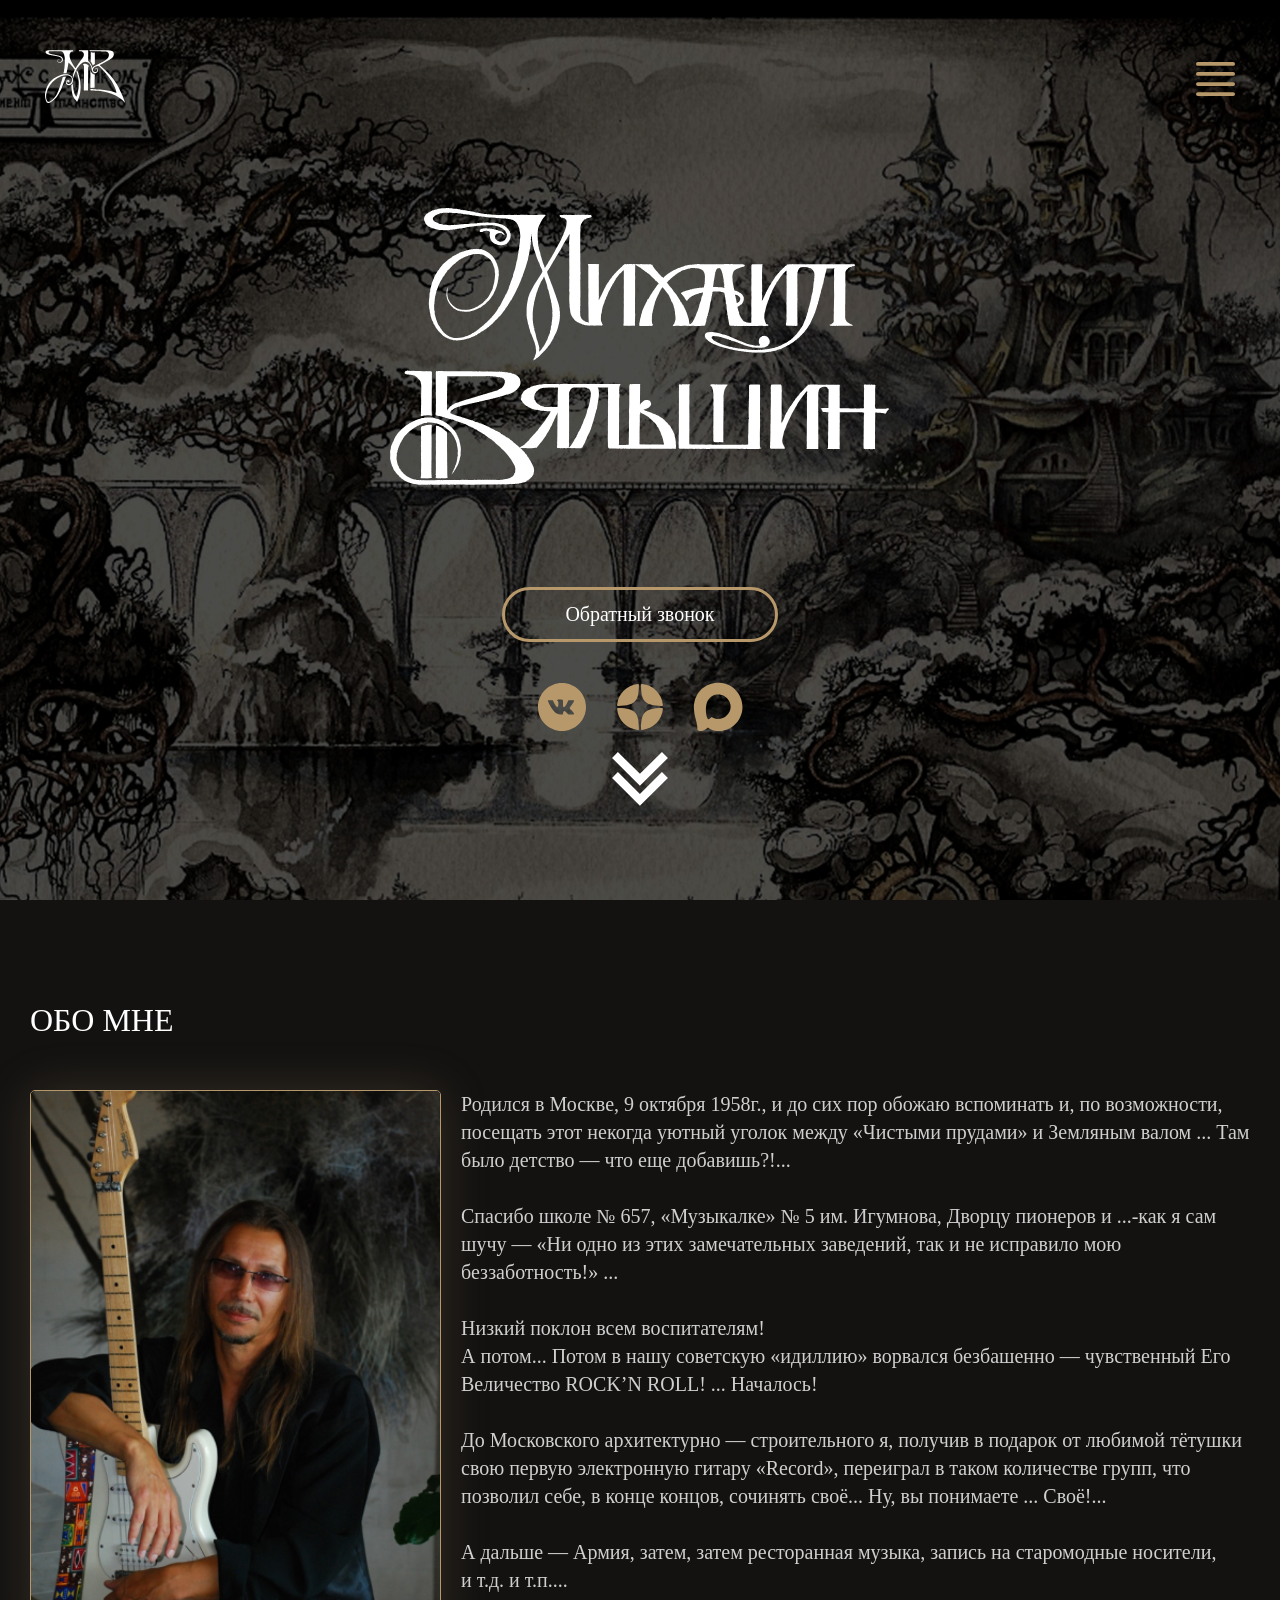
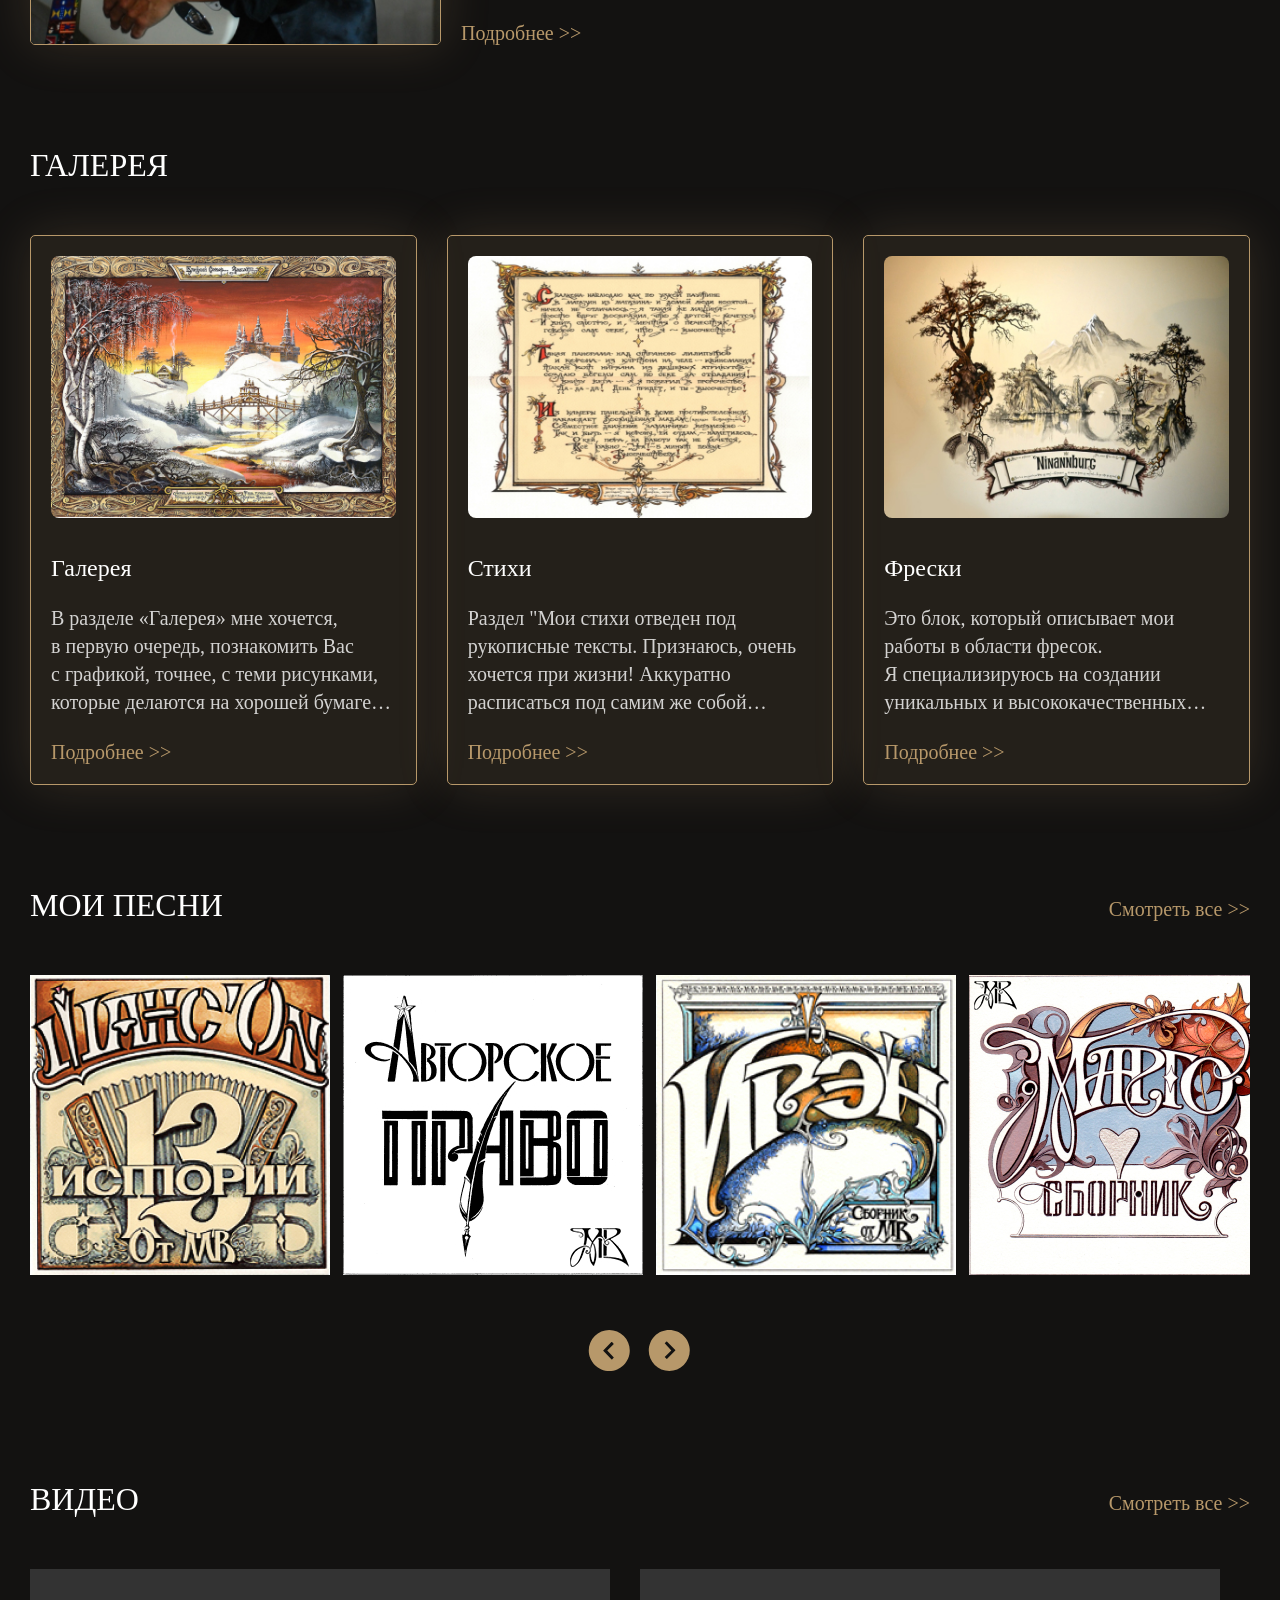
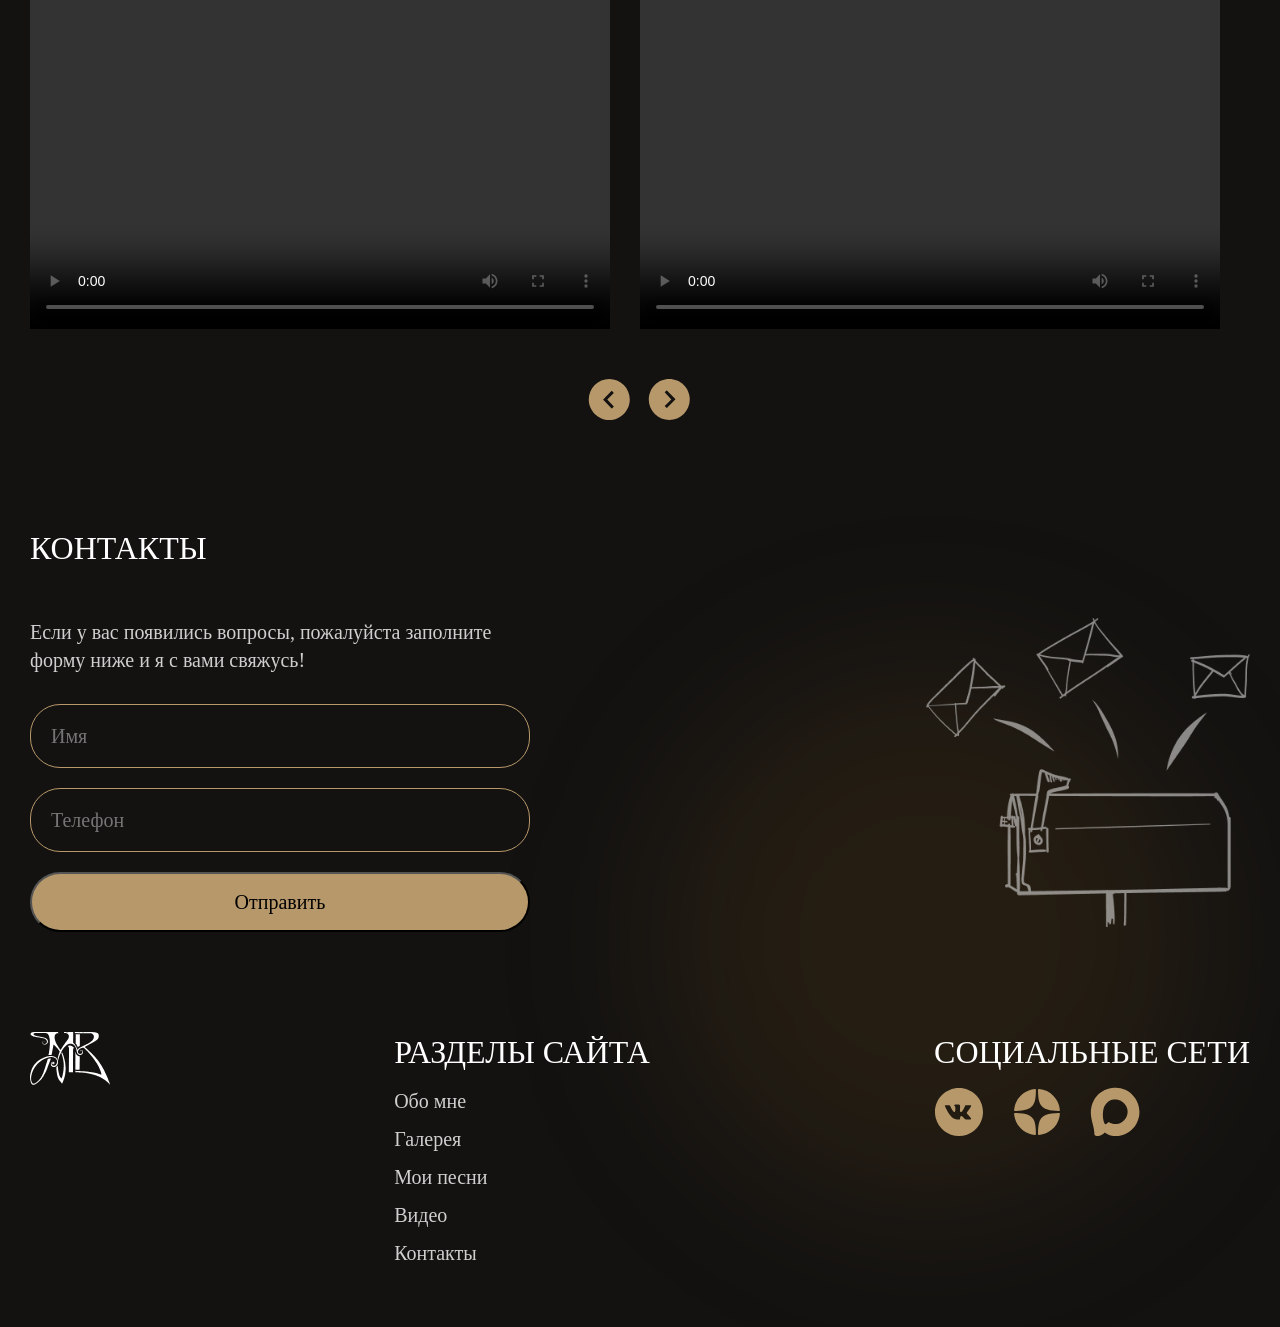
==== index.html @ a27be13e "справляет ошибочную центровку бургер меню" ====
<!DOCTYPE html>
<html lang="en">

<head>
  <meta charset="UTF-8">
  <meta name="viewport" content="width=device-width, initial-scale=1.0">
  <title>main</title>
  <link rel="stylesheet" href="css/normalize.css">
  <link rel="stylesheet" href="css/style.css">
  <script defer src="js/scrypt.js"></script>
  <script defer src="js/main.js"></script>
</head>

<body>
  <div class="menu">
    <div class="menu__cont">
      <div class="menu__top-wrap">
        <a class="header__logo-link" href="index.html">
          <img class="header__logo" src="img/logo.svg" alt="Логотип компании">
        </a>
        <div class="menu__closed"></div>
      </div>
    </div>

    <ul class="menu-style">
      <li class="main-text white-text-animation">
        <a href="about.html" class="footer__menu-link">Обо мне</a>
      </li>
      <li class="main-text white-text-animation">
        <a href="gallery.html" class="footer__menu-link">Галерея</a>
      </li>
      <li class="main-text white-text-animation">
        <a href="songs.html" class="footer__menu-link">Мои песни</a>
      </li>
      <li class="main-text white-text-animation">
        <a href="video.html" class="footer__menu-link">Видео</a>
      </li>
      <li class="main-text white-text-animation">
        <a href="contackt.html" class="footer__menu-link">Контакты</a>
      </li>
    </ul>

    <ul class="social-button">
      <li class="social-button-list">
        <a class="social-button-link" href="https://vk.ru/club35013292" aria-label="ВКонтакте" target="_blank">
          <svg class="btn-social icon-animation" viewBox="0 0 50 50">
            <use href="sprites.svg#vk"></use>
          </svg>
        </a>
      </li>
      <li class="social-button-list">
        <a class="social-button-link" href="https://dzen.ru/id/64ad271313ff8216f10c7faf" aria-label="Дзен"
          target="_blank">
          <svg class="btn-social icon-animation" viewBox="0 0 50 50">
            <use href="sprites.svg#dzen"></use>
          </svg>
        </a>
      </li>
      <li class="social-button-list">
        <a class="social-button-link"
          href="https://max.ru/u/f9LHodD0cOLLGyQmQoLq6-svdly1-G2yXFyvW3MHEe_JWJzoySJHfmygBRc"
          aria-label="Написать в MAX" target="_blank">
          <svg class="btn-social icon-animation" viewBox="0 0 50 50">
            <use href="sprites.svg#max"></use>
          </svg>
        </a>
      </li>
    </ul>

  </div>

  <header class="header">
    <div class="header__slider-wrapper">
      <div class="slider">
        <!-- Контейнер для фоновых изображений -->
        <div class="slider__background">
          <div class="slide slide-1"></div>
          <div class="slide slide-2"></div>
          <div class="slide slide-3"></div>
          <div class="slide slide-4"></div>
          <div class="slide slide-5"></div>
          <div class="slide slide-6"></div>
          <div class="slide slide-7"></div>
        </div>
      </div>

      <!-- Контент, который должен оставаться видимым -->
      <div class="header__overlay container">
        <!-- Логотип и бургер внутри контейнера -->
        <div class="container header__top-container">
          <div class="header__top">
            <a class="header__logo-link" href="index.html">
              <img class="header__logo" src="img/logo.svg" alt="Логотип компании">
            </a>
            <button class="header__burger" aria-label="Открыть меню"></button>
          </div>
        </div>

        <img class="title-image" src="img/logo-big.svg">

        <div class="header__content container">
          <div class="header__content-social">
            <a href="contackt.html" class="btn-stroke" target="_blank">Обратный звонок</a>
            <ul class="social-button">
              <li class="social-button-list">
                <a class="social-button-link" href="https://vk.ru/club35013292" aria-label="ВКонтакте" target="_blank">
                  <svg class="btn-social icon-animation" viewBox="0 0 50 50">
                    <use href="sprites.svg#vk"></use>
                  </svg>
                </a>
              </li>
              <li class="social-button-list">
                <a class="social-button-link" href="https://dzen.ru/id/64ad271313ff8216f10c7faf" aria-label="Дзен"
                  target="_blank">
                  <svg class="btn-social icon-animation" viewBox="0 0 50 50">
                    <use href="sprites.svg#dzen"></use>
                  </svg>
                </a>
              </li>
              <li class="social-button-list">
                <a class="social-button-link"
                  href="https://max.ru/u/f9LHodD0cOLLGyQmQoLq6-svdly1-G2yXFyvW3MHEe_JWJzoySJHfmygBRc"
                  aria-label="Написать в MAX" target="_blank">
                  <svg class="btn-social icon-animation" viewBox="0 0 50 50">
                    <use href="sprites.svg#max"></use>
                  </svg>
                </a>
              </li>
            </ul>
            <div class="header__arrow-wrap">
              <svg class="arrow-down" viewBox="0 0 56 54" width="56" height="54">
                <use href="sprites.svg#arrow-down"></use>
              </svg>
            </div>
          </div>
        </div>
      </div>
    </div>
  </header>

  <section class="about">
    <div class="container">
      <a class="title__link main-title__set" href="#" name="about">
        <h2 class="title-h2 white-text-animation">обо мне</h2>
      </a>

      <div class="about__content">
        <img src="img/mv-photo.jpg" class="about__photo gold-card-style"
          alt="Портрет художника Михаила Вяльшина: мужчина с длинными волосами и в тёмных очках позирует с белой электрогитарой; на грифе инструмента — яркие наклейки, на фоне — фактурная тёмно‑серая декорация и фрагмент зелёного растения справа">
        <div class="about__content-text">
          <p class="main-text">Родился в&nbsp;Москве, 9&nbsp;октября 1958г., и&nbsp;до&nbsp;сих пор обожаю
            вспоминать&nbsp;и, по&nbsp;возможности,
            посещать этот некогда уютный уголок между &laquo;Чистыми прудами&raquo; и&nbsp;Земляным валом ...
            Там было детство&nbsp;&mdash; что еще добавишь?!... <br> <br>

            Спасибо школе &#8470;&nbsp;657, &laquo;Музыкалке&raquo; &#8470;&nbsp;5&nbsp;им. Игумнова, Дворцу пионеров и
            ...-как я&nbsp;сам шучу&nbsp;&mdash; &laquo;Ни&nbsp;одно из&nbsp;этих
            замечательных заведений, так и&nbsp;не&nbsp;исправило мою беззаботность!&raquo; ... <br> <br>
            Низкий поклон всем воспитателям! <br>
            А&nbsp;потом... Потом в&nbsp;нашу советскую &laquo;идиллию&raquo; ворвался безбашенно&nbsp;&mdash;
            чувственный Его Величество ROCK&rsquo;N ROLL! ...
            Началось! <br> <br>

            До&nbsp;Московского архитектурно&nbsp;&mdash; строительного&nbsp;я, получив в&nbsp;подарок от&nbsp;любимой
            тётушки свою первую электронную
            гитару &laquo;Record&raquo;, переиграл в&nbsp;таком количестве групп, что позволил себе, в&nbsp;конце
            концов, сочинять своё... Ну,
            вы&nbsp;понимаете ... Своё!... <br> <br>
            А&nbsp;дальше&nbsp;&mdash; Армия, затем, затем ресторанная музыка, запись на&nbsp;старомодные носители,
            и&nbsp;т.д.&nbsp;и&nbsp;т.п....<br> <br></p>
          <a href="about.html" class="btn-more">Подробнее >></a>
        </div>
      </div>
    </div>
  </section>
  <section class="gallery">
    <div class="container">
      <a class="title__link main-title__set" href="gallery.html">
        <h2 class="title-h2 white-text-animation">галерея</h2>
      </a>
      <ul class="gallery__cards">
        <li class="gallery__card gold-card-style">
          <img src="img/gallery.jpg" class="gallery__card-img" alt="Галерея">
          <h3 class="title-h3 gallery__card-title">Галерея</h3>
          <p class="main-text gallery__card-text">В&nbsp;разделе &laquo;Галерея&raquo; мне хочется,
            в&nbsp;первую очередь, познакомить
            Вас с&nbsp;графикой, точнее, с&nbsp;теми рисунками, которые делаются на&nbsp;хорошей бумаге, в&nbsp;неплохом
            настроении, без суеты ...</p>
          <a href="gallery.html" class="btn-more">Подробнее >></a>
        </li>
        <li class="gallery__card gold-card-style">
          <img src="img/poems.jpg" class="gallery__card-img" alt="Сихи">
          <h3 class="title-h3 gallery__card-title">Стихи</h3>
          <p class="main-text gallery__card-text">Раздел &quot;Мои стихи отведен под рукописные тексты. Признаюсь, очень
            хочется при жизни! Аккуратно расписаться под самим&nbsp;же собой сочинёнными и&nbsp;таки исполненными
            собственными стихами</p>
          <a href="gallery.html" class="btn-more">Подробнее >></a>
        </li>
        <li class="gallery__card gold-card-style">
          <img src="img/frescoes.jpg" class="gallery__card-img" alt="Фрески">
          <h3 class="title-h3 gallery__card-title">Фрески</h3>
          <p class="main-text gallery__card-text">Это блок, который описывает мои работы в&nbsp;области фресок.
            Я&nbsp;специализируюсь на&nbsp;создании уникальных и&nbsp;высококачественных фресок для различных помещений
            и&nbsp;интерьеров.</p>
          <a href="gallery.html" class="btn-more">Подробнее >></a>
        </li>
      </ul>
    </div>
  </section>
  <section class="songs">
    <div class="container">
      <div class="title-top-cont">
        <a class="title__link main-title__set" href="songs.html">
          <h2 class="title-h2 white-text-animation">мои песни</h2>
        </a>
        <button class="title-link-more btn-more">Смотреть все >></button>
      </div>
      <ul class="songs__cards">
        <li class="songs__card">
          <a href="#" class="songs__card-link">
            <img class="songs__card-img" src="img/albom/13_stories.jpg" alt="13 Историй">
          </a>
        </li>

        <li class="songs__card">
          <a href="#" class="songs__card-link">
            <img class="songs__card-img" src="img/albom/austrian_law.jpg" alt="13 Историй">
          </a>
        </li>

        <li class="songs__card">
          <a href="#" class="songs__card-link">
            <img class="songs__card-img" src="img/albom/irene.jpg" alt="13 Историй">
          </a>
        </li>

        <li class="songs__card">
          <a href="#" class="songs__card-link">
            <img class="songs__card-img" src="img/albom/margot.jpg" alt="13 Историй">
          </a>
        </li>

        <li class="songs__card">
          <a href="#" class="songs__card-link">
            <img class="songs__card-img" src="img/albom/pawnshop.jpg" alt="13 Историй">
          </a>
        </li>

        <li class="songs__card">
          <a href="#" class="songs__card-link">
            <img class="songs__card-img" src="img/albom/prana.jpg" alt="13 Историй">
          </a>
        </li>

        <li class="songs__card">
          <a href="#" class="songs__card-link">
            <img class="songs__card-img" src="img/albom/shadow_on_guitar.jpg" alt="13 Историй">
          </a>
        </li>
      </ul>
      <div class="arrow-wrap">
        <button class="song-left">
          <svg class="icon-animation btn-arrow" viewBox="0 0 50 50">
            <use href="sprites.svg#arrow-left"></use>
          </svg>
        </button>
        <button class="song-right btn-arrow">
          <svg class="icon-animation btn-arrow" viewBox="0 0 50 50">
            <use href="sprites.svg#arrow-right"></use>
          </svg>
        </button>
      </div>
    </div>
  </section>

  <section class="video">
    <div class="container">
      <div class="title-top-cont">
        <a class="title-link main-title__set" href="video.html">
          <h2 class="title-h2 white-text-animation">видео</h2>
        </a>
        <button class="title-link-more btn-more">Смотреть все >></button>
      </div>
      <div class="video__cards">
        <div class="video__card video__card-size ">
          <div class="video__overlay">
            <div class="video__card-logo"></div>
            <p class="video__card-title">Чара</p>
          </div>
          <div class="video__card-filter"></div>
          <video class="video__card-size" controls src="video/chara.mp4"></video>

        </div>

        <div class="video__card video__card-size ">
          <div class="video__overlay">
            <div class="video__card-logo"></div>
            <p class="video__card-title">Дуреха</p>
          </div>
          <div class="video__card-filter"></div>
          <video class="video__card-size" controls src="video/dureha.mp4"></video>
        </div>

        <div class="video__card video__card-size ">
          <div class="video__overlay">
            <div class="video__card-logo"></div>
            <p class="video__card-title">Нинэль</p>
          </div>
          <div class="video__card-filter"></div>
          <video class="video__card-size" controls src="video/ninel.mp4"></video>
        </div>

        <div class="video__card video__card-size ">
          <div class="video__overlay">
            <div class="video__card-logo"></div>
            <p class="video__card-title">Нас двое</p>
          </div>
          <div class="video__card-filter"></div>
          <video class="video__card-size" controls src="video/nas_dvoe.mp4"></video>
        </div>

        <div class="video__card video__card-size ">
          <div class="video__overlay">
            <div class="video__card-logo"></div>
            <p class="video__card-title">Контриммиграция</p>
          </div>
          <div class="video__card-filter"></div>
          <video class="video__card-size" controls src="video/kontrimigraciya.mp4"></video>
        </div>

        <div class="video__card video__card-size ">
          <div class="video__overlay">
            <div class="video__card-logo"></div>
            <p class="video__card-title">В светлой юности своей</p>
          </div>
          <div class="video__card-filter"></div>
          <video class="video__card-size" controls src="video/v_svetloy_unosti_svoei.mp4"></video>
        </div>

        <div class="video__card video__card-size ">
          <div class="video__overlay">
            <div class="video__card-logo"></div>
            <p class="video__card-title">Вечер опять...</p>
          </div>
          <div class="video__card-filter"></div>
          <video class="video__card-size" controls src="video/vecher_opyat.mp4"></video>
        </div>

        <div class="video__card video__card-size ">
          <div class="video__overlay">
            <div class="video__card-logo"></div>
            <p class="video__card-title">Заколдованный круг</p>
          </div>
          <div class="video__card-filter"></div>
          <video class="video__card-size" controls src="video/zakluchitelni_krug.mp4"></video>
        </div>

        <div class="video__card video__card-size ">
          <div class="video__overlay">
            <div class="video__card-logo"></div>
            <p class="video__card-title">Романс</p>
          </div>
          <div class="video__card-filter"></div>
          <video class="video__card-size" controls src="video/romans.mp4"></video>
        </div>

        <div class="video__card video__card-size ">
          <div class="video__overlay">
            <div class="video__card-logo"></div>
            <p class="video__card-title">Рабочий момент 1</p>
          </div>
          <div class="video__card-filter"></div>
          <video class="video__card-size" controls src="video/rabochi_moment_1.mp4"></video>
        </div>

        <div class="video__card video__card-size ">
          <div class="video__overlay">
            <div class="video__card-logo"></div>
            <p class="video__card-title">Рабочий момент</p>
          </div>
          <div class="video__card-filter"></div>
          <video class="video__card-size" controls src="video/rabochi_moment.mp4"></video>
        </div>

        <div class="video__card video__card-size ">
          <div class="video__overlay">
            <div class="video__card-logo"></div>
            <p class="video__card-title">Гаражная "гастроль". Пьеса</p>
          </div>
          <div class="video__card-filter"></div>
          <video class="video__card-size" controls src="video/garajnaya_gastrol_pesa.mp4"></video>
        </div>

        <div class="video__card video__card-size ">
          <div class="video__overlay">
            <div class="video__card-logo"></div>
            <p class="video__card-title">Гаражная гастроль. Кантри.</p>
          </div>
          <div class="video__card-filter"></div>
          <video class="video__card-size" controls src="video/garajnaya_gatrol_kantri.mp4"></video>
        </div>

        <div class="video__card video__card-size ">
          <div class="video__overlay">
            <div class="video__card-logo"></div>
            <p class="video__card-title">Фонари зажглись...</p>
          </div>
          <div class="video__card-filter"></div>
          <video class="video__card-size" controls src="video/fonari_zajglis.mp4"></video>
        </div>

        <div class="video__card video__card-size ">
          <div class="video__overlay">
            <div class="video__card-logo"></div>
            <p class="video__card-title">Париж</p>
          </div>
          <div class="video__card-filter"></div>
          <video class="video__card-size" controls src="video/parij.mp4"></video>
        </div>

        <div class="video__card video__card-size ">
          <div class="video__overlay">
            <div class="video__card-logo"></div>
            <p class="video__card-title">Песня-подарок “Нива” для л</p>
          </div>
          <div class="video__card-filter"></div>
          <video class="video__card-size" controls src="video/pesnya_podarok_dlya_l.mp4"></video>
        </div>

        <div class="video__card video__card-size ">
          <div class="video__overlay">
            <div class="video__card-logo"></div>
            <p class="video__card-title">Песня-подарок для лагеря “Нива”, Геленджик</p>
          </div>
          <div class="video__card-filter"></div>
          <video class="video__card-size" controls src="video/pesya-podarok_dlya_lagerya_noiva.mp4"></video>
        </div>

        <div class="video__card video__card-size ">
          <div class="video__overlay">
            <div class="video__card-logo"></div>
            <p class="video__card-title">Разрядка напряжённости. Шутка.</p>
          </div>
          <div class="video__card-filter"></div>
          <video class="video__card-size" controls src="video/razryadka-naprajonnosti.mp4"></video>
        </div>

      </div>
      <div class="arrow-wrap">
        <button class="video-left">
          <svg class="icon-animation btn-arrow" viewBox="0 0 50 50">
            <use href="sprites.svg#arrow-left"></use>
          </svg>
        </button>
        <button class="video-right btn-arrow">
          <svg class="icon-animation btn-arrow" viewBox="0 0 50 50">
            <use href="sprites.svg#arrow-right"></use>
          </svg>
        </button>
      </div>
    </div>
  </section>
  <section class="contakt">
    <div class="container">
      <div class="title-top-cont">
        <a class="title-link" href="contackt.html">
          <h2 class="title-h2 contakt__title white-text-animation">контакты</h2>
        </a>
      </div>
      <div class="contact__set-wrap">
        <div class="contact__form-wrap">
          <p class="main-text contact__text">Если у вас появились вопросы, пожалуйста заполните форму ниже и я с вами
            свяжусь!</p>
          <form class="contakt__form">
            <input class="contakt__input" type="text" placeholder="Имя" required>
            <input class="contakt__input" type="number" placeholder="Телефон" required>
            <button class="contakt__submint btn-fill animate__fill-btn" type="submit">Отправить</button>
          </form>
        </div>
        <div class="mail-img"></div>
      </div>
    </div>
  </section>
  <footer class="footer">
    <div class="container">
      <div class="footer__items">
        <div class="footer__left">
          <a href="/" class="footer__left-link">
            <div class="footer__left-logo"></div>
          </a>
        </div>
        <div class="footer__center">
          <h2 class="title-h2 footer__title">РАЗДЕЛЫ САЙТА</h2>
          <ul class="footer-menu menu-style">
            <a href="about.html" class="footer__menu-link">
              <li class="main-text menu-style footer__menu-text white-text-animation">Обо мне</li>
            </a>
            <a href="gallery.html" class="footer__menu-link">
              <li class="main-text menu-style footer__menu-text white-text-animation">Галерея</li>
            </a>
            <a href="songs.html" class="footer__menu-link">
              <li class="main-text menu-style footer__menu-text white-text-animation">Мои песни</li>
            </a>
            <a href="video.html" class="footer__menu-link">
              <li class="main-text menu-style footer__menu-text white-text-animation">Видео</li>
            </a>
            <a href="contackt.html" class="footer__menu-link">
              <li class="main-text menu-style footer__menu-text white-text-animation">Контакты</li>
            </a>
          </ul>
        </div>
        <div class="footer__right">
          <h2 class="title-h2 footer__title">СОЦИАЛЬНЫЕ СЕТИ</h2>
          <ul class="social-button">
            <li class="social-button-list">
              <a class="social-button-link" href="https://vk.ru/club35013292" aria-label="ВКонтакте" target="_blank">
                <svg class="btn-social icon-animation" viewBox="0 0 50 50">
                  <use href="sprites.svg#vk"></use>
                </svg>
              </a>
            </li>
            <li class="social-button-list">
              <a class="social-button-link" href="https://dzen.ru/id/64ad271313ff8216f10c7faf" aria-label="Дзен"
                target="_blank">
                <svg class="btn-social icon-animation" viewBox="0 0 50 50">
                  <use href="sprites.svg#dzen"></use>
                </svg>
              </a>
            </li>
            <li class="social-button-list">
              <a class="social-button-link"
                href="https://max.ru/u/f9LHodD0cOLLGyQmQoLq6-svdly1-G2yXFyvW3MHEe_JWJzoySJHfmygBRc"
                aria-label="Написать в MAX" target="_blank">
                <svg class="btn-social icon-animation" viewBox="0 0 50 50">
                  <use href="sprites.svg#max"></use>
                </svg>
              </a>
            </li>
          </ul>
        </div>
      </div>
    </div>
  </footer>
</body>

</html>
---- css/style.css ----
html {
    box-sizing: border-box;
}



* {
    box-sizing: border-box;
    margin: 0;
    padding: 0;
}

*,
*::before,
*::after {
    box-sizing: inherit;
}

a {
    color: inherit;
    text-decoration: none;
}

input {
    all: unset;
}

h2,
h1,
h3 {
    margin: 0;
}

button {
    margin: 0;
    padding: 0;
}

img {
    max-width: 100%;
    object-fit: fill;
    box-sizing: border-box;
    height: auto;

}

body {
    margin: 0;
    font-family: "IBM Plex Sans", sans-serif;
    background: var(--black, #131211);
    color: var(--white, #FFF);
}

p {
    margin: 0;
}

input[type="number"]::-webkit-inner-spin-button,
input[type="number"]::-webkit-outer-spin-button {
    -moz-appearance: none;
    /* Убираем стрелочки в Firefox */
    -webkit-appearance: none;
    /* Убираем стрелочки в Chrome, Safari и Edge */
    appearance: none;
    /* Убираем стрелочки в других браузерах */
    margin: 0;
    /* Убираем отступы */
}

textarea {
    font-family: inherit;
    font-size: 100%;
    line-height: 1.15;
    margin: 0;
    overflow: auto;
}

textarea {
    resize: none;
    /* Запрещаем изменять размер */
}

/* global */

.header__container {
    padding: 0 15px;
    margin: 0 auto;
    display: flex;
    flex-direction: column;
    height: 80%;
    justify-content: space-between;

}

.container {
    width: 1290px;
    max-width: 100%;
    /* чтобы на мобильных не вылезало за экран */
    margin: 0 auto;
    /* центрирует сам контейнер */
    padding: 0 30px;
    box-sizing: border-box;
    display: flex;
    flex-direction: column;
}

.btn-stroke {
    border-radius: 30px;
    border: 3px solid var(--gold, #B7986A);
    padding: 13px 60px;
    background-color: transparent;
    color: #FFF;
    font-family: "IBM Plex Sans";
    font-size: 20px;
    font-style: normal;
    font-weight: 400;
    line-height: normal;
    transition: 0.8s;
}

.title-h2 {
    color: #FFF;

    /* H2 */
    font-family: "IBM Plex Sans";
    font-size: 32px;
    font-style: normal;
    font-weight: 500;
    line-height: 40px;
    /* 125% */
    text-transform: uppercase;
}

.title-h3 {
    color: var(--white, #FFF);
    font-family: "IBM Plex Sans";
    font-size: 24px;
    font-style: normal;
    font-weight: 500;
    line-height: 32px;
    text-transform: capitalize;
}

.main-text {
    color: var(--white-text, rgba(255, 255, 255, 0.80));
    font-family: "IBM Plex Sans";
    font-size: 20px;
    font-style: normal;
    font-weight: 400;
    line-height: 28px;
}

.menu-style,
.social-button,
.songs__cards,
.gallery__cards {
    list-style: none;
    padding: 0;
    margin: 0;
}

.btn-more {
    color: var(--gold, #B7986A);
    font-family: "IBM Plex Sans";
    font-size: 20px;
    font-style: normal;
    font-weight: 400;
    line-height: normal;
    background-color: transparent;
    border: none;
    cursor: pointer;
    transition: 0.8s;
}

.title__link {
    cursor: pointer;
    display: inline-block;
}

.main-title__set {
    margin-bottom: 50px;
}

.gold-card-style {
    border-radius: 5px;
    border: 1px solid #B7986A;
    background: rgba(183, 152, 106, 0.10);
    box-shadow: 0px 0px 50px 0px rgba(183, 152, 106, 0.20);
}

.btn-arrow {
    width: 45px;
    height: 45px;
    background-color: transparent;
    border: none;
    cursor: pointer;
    transition: 0.8s;
}

.song-left,
.video-left {
    background-color: inherit;
    border: none;
}

.btn-fill {
    border-radius: 30px;
    background: #B7986A;
    display: flex;
    justify-content: center;
    align-items: center;
    transition: 0.8s;
}

/* animation */

.btn-stroke:hover {
    background: #E9B870;
    box-shadow: 0px 0px 50px 20px rgba(233, 184, 112, 0.20);

}

.animate__fill-btn:hover {
    background: #E9B870;
    box-shadow: 0px 0px 50px 10px;
}

.animate__fill-btn:focus {

    border: 5px solid #E9B870;
    background: #B7986A;
}

.icon-animation {
    fill: #B7986A;
    transition: 0.8s;
}

.icon-animation:hover {
    filter: drop-shadow(0px 0px 50px rgba(233, 184, 112, 0.20));
    fill: #E9B870;
}

.menu__closed:hover {
    width: 13px;
    height: 14px;
}

.btn-more:hover {
    color: #E9B870;
}

.white-text-animation {
    transition: 0.8s;
    cursor: pointer;
}

.white-text-animation:hover {
    color: #E9B870;
}

/*слайдер в шапке */

.slide-1 {
    background-image: url("../img/slider-header/slide-1.jpg");
}

.slide-2 {
    background-image: url("../img/slider-header/slide-2.jpg");
}

.slide-3 {
    background-image: url("../img/slider-header/slide-3.jpg");
}

.slide-4 {
    background-image: url("../img/slider-header/slide-4.jpg");
}

.slide-5 {
    background-image: url("../img/slider-header/slide-5.jpg");
}

.slide-6 {
    background-image: url("../img/slider-header/slide-6.jpg");
}

.slide-7 {
    background-image: url("../img/slider-header/slide-7.jpg");
}

.header__top-container {
    position: relative;
    z-index: 3;
    /* Выше слайдов, но ниже контента */
}

/* Обёртка для абсолютного позиционирования */
.header__slider-wrapper {
    position: relative;
    width: 100%;
    height: 100vh;
    /* Полная высота экрана */
    overflow: hidden;
}

.header__burger {
    width: 40px;
    height: 34px;
    background: url('../img/burger.svg') center/contain no-repeat;
    border: none;
    cursor: pointer;
    background-color: transparent;
}

.header__overlay {
    position: relative;
    z-index: 2;
    display: flex;
    flex-direction: column;
    justify-content: space-between;
    height: 94%;
    padding: 20px 0;
    box-sizing: border-box;
    padding-top: 50px;
}

.header__slider {
    position: absolute;
    top: 0;
    left: 0;
    width: 100%;
    height: 100%;
}



.slider__background {
    position: absolute;
    top: 0;
    left: 0;
    width: 100%;
    height: 100%;
}

.slider__background::before {
    content: '';
    position: absolute;
    top: 0;
    left: 0;
    width: 100%;
    height: 100%;
    background-color: rgba(0, 0, 0, 0.7);
    z-index: 1;
}

.slide {
    position: absolute;
    top: 0;
    left: 0;
    width: 100%;
    height: 100%;
    background-size: cover;
    background-position: center;
    opacity: 0;
    transition: opacity 1s ease;
    pointer-events: none;
    /* Чтобы не мешали кликам */
}

.slide.active {
    opacity: 1;
}

.header__content {

    position: relative;
    z-index: 4;
    /* Выше лого/бургера */
    padding: 0 15px;
    box-sizing: border-box;

}

.header__container {
    position: relative;
    z-index: 3;
    padding: 0 15px;
    margin: 0 auto;
    display: flex;
    flex-direction: column;
}


/* header */

.title-image {
    width: 500px;
    margin: 0 auto;

}

.header {
    position: relative;
    width: 100%;
    /* Чтобы слайды не вылазили */
    z-index: 2;
    /* Выше слайдера */
    margin-bottom: 100px;
}

.menu {
    position: fixed;
    top: 5px;
    left: 5px;
    width: 250px;
    height: 100vh;
    background: #231F1A;
    border: 1px solid var(--gold, #B7986A);
    box-shadow: 0px 0px 50px 0px rgba(183, 152, 106, 0.20);
    padding: 20px;
    z-index: 10;
    /* Выше контента */
    transition: left 0.8s ease;
}

.header__content-social {
    display: flex;
    flex-direction: column;
    align-items: center;
    gap: 40px;
    text-align: center;
}

.arrow-down {
    display: block;
    width: 56px;
    height: 54px;
    fill: white;
    /* Явно задаём цвет */
    stroke: none;
    /* Убираем обводку */
}

.header__arrow-wrap {
    position: relative;
    bottom: 20px;
    z-index: 4;
}


.menu {
    position: relative;
    transform: translateX(-220%);
    /* Скрытое состояние */
    transition: transform 0.3s ease;
    /* Плавный переход */
    z-index: 3;
    /* Чтобы оно было поверх других элементов */
    width: 250px;
    height: 507px;
    position: absolute;
    border-radius: 5px;
    border: 1px solid #B7986A;
    box-shadow: 0px 0px 50px 0px rgba(183, 152, 106, 0.20);
    background: #231F1A;
    padding: 20px;
    display: flex;
    flex-direction: column;
    justify-content: space-between;
    transition: transform 0.8s ease;
    /* Плавный переход */
}

.menu.active {
    transform: translateX(0);
    /* Показать меню */
}

.menu__top-wrap {
    display: flex;
    justify-content: space-between;
}

.menu__closed {
    background-image: url("../img/closed.svg");
    background-position: center;
    background-repeat: no-repeat;
    background-size: cover;
    width: 12px;
    height: 14px;
    cursor: pointer;
    transition: 0.5s;
}

.slider {
    position: absolute;
    top: 0;
    left: 0;
    width: 100%;
    height: 100%;
    display: flex;
    overflow: hidden;
}

.header__top {
    display: flex;
    justify-content: space-between;
    align-items: center;
    padding: 0 15px;
    width: 100%;
}

.btn-social {
    background-color: transparent;
    width: 100%;
    height: 100%;
    border: transparent;
    cursor: pointer;
}

.header__logo {
    width: 80px;
    height: 53px;

}

/* about */


.about {
    margin-bottom: 100px;
}

.about__photo {
    object-fit: cover;
}

.about__content {
    display: flex;
    gap: 20px;
}

/* gallery */

.gallery__cards {
    display: flex;
    gap: 30px;
}

.gallery__card {
    width: 410px;
    padding: 20px;
}

.gallery__card-img {
    border-radius: 5px;
    margin-bottom: 30px;
    max-width: none;
}

.gallery__card-title {
    margin-bottom: 20px;
}

.gallery__card-text {
    margin-bottom: 25px;
    overflow: hidden;
    display: -webkit-box;
    -webkit-box-orient: vertical;
    -webkit-line-clamp: 4;
}

/* my songs */

.title-top-cont {
    display: flex;
    flex-direction: row;
    align-items: baseline;
    justify-content: space-between;
}

.songs__cards {
    display: flex;
    overflow: hidden;
    margin-bottom: 50px;
    gap: 13px;
}

.songs__card-img {
    min-width: 300px;
}

.arrow-wrap {
    display: flex;
    justify-content: center;
    gap: 15px;
}

/* video */
.video {
    margin-bottom: 100px;
}

.video__cards {
    display: flex;
    margin-bottom: 50px;
}

.video__card {
    position: relative;
    width: 630px;
}

.video__card:not(:last-child) {
    margin-right: 30px;
    overflow: hidden;
}

.video__card-size {
    width: 630px;
}

.video__card-logo {
    width: 193px;
    height: 127px;
    background-position: center;
    background-repeat: no-repeat;
    background-size: cover;
    background-image: url("../img/logo-video.svg");
    margin-bottom: 20px;
    display: block;
}

.video__card-title {
    color: var(--white, #FFF);
    text-align: center;
    font-family: "IBM Plex Sans";
    font-size: 32px;
    font-style: normal;
    font-weight: 500;
    line-height: 40px;
}

.video__overlay {
    position: absolute;
    top: 0;
    left: 0;
    width: 100%;
    height: 100%;
    background: rgba(0, 0, 0, 0.7);
    display: flex;
    flex-direction: column;
    justify-content: center;
    align-items: center;
    transition: opacity 0.4s ease;
}

.video__card:hover .video__overlay {
    opacity: 0;
    pointer-events: none;
}

.video__cards .video__card:nth-child(n+3) {
    display: none;
}

.video__card-size {


    object-fit: cover;
    /* Обрезаем видео, сохраняя пропорции */
    object-position: center;
    /* Центрируем видео */
    height: 360px;
    /* Добавляем максимальную высоту */
    overflow: hidden;
}

.video__card video {
    width: 100%;
    height: 100%;
    object-fit: cover;
    object-position: center;
}

/* Эффект при наведении */
.video__card:hover video {
    opacity: 1;
}

.video__card:hover .video__overlay {
    opacity: 0;
}

/* contakt */

.contakt {
    margin-bottom: 100px;
}

.contakt__title {
    margin-bottom: 50px;
}

.contact__text {
    margin-bottom: 30px;
    width: 100%;
}

.contact__form-wrap {
    width: 100%;
    max-width: 500px
}

.contakt__form {
    display: flex;
    flex-direction: column;
    /* Устанавливаем столбиковую ориентацию для формы */
    gap: 0px;
    /* Промежутки между элементами формы */
}

.contakt__input {
    padding-top: 17px;
    padding-bottom: 17px;
    padding-left: 20px;
    border-radius: 30px;
    border: 1px solid var(--gold, #B7986A);
    width: 100%;
    margin-bottom: 20px;
    color: #fffc;

    /* Text */
    font-family: "IBM Plex Sans";
    font-size: 20px;
    font-style: normal;
    font-weight: 400;
    line-height: 28px;
    /* 140% */
    box-sizing: border-box;
}


.contakt__submint {
    width: 100%;
    height: 60px;
    padding: 13px 116px;
    color: #000;

    /* Text */
    font-family: "IBM Plex Sans";
    font-size: 20px;
    font-style: normal;
    font-weight: 400;
    line-height: 28px;
    /* 140% */
}

.contact__set-wrap {
    display: flex;
    flex-direction: row;
    justify-content: space-between;
}

.btn-form {
    border-radius: 30px;
    border: 1px solid rgba(255, 255, 255, 0.20);
    color: #fffc;

    /* Text */
    font-family: "IBM Plex Sans";
    font-size: 20px;
    font-style: normal;
    font-weight: 400;
    line-height: 28px;

    padding: 17px 20px;
    width: 352px;
    margin-bottom: 30px;
}

.btn-form:not(:last-child) {
    margin-right: 30px;
}

.btn-form-area {
    border-radius: 30px;
    border: 1px solid rgba(255, 255, 255, 0.20);
    padding: 17px 20px;
    background-color: transparent;
    width: 100%;
    height: 150px;

    /* Text */
    font-family: "IBM Plex Sans";
    font-size: 20px;
    font-style: normal;
    font-weight: 400;
    line-height: 28px;
    /* 140% */
    margin-bottom: 50px;
    color: #000;
    /* 140% */
    color: #fffc;
}

.contakt-page-left {
    max-width: 849px;
}

.contakt-page__text {
    margin-bottom: 50px;
}

.contakt-page__left {
    max-width: 849px;
}

.contakt-page__left-up {
    display: flex;
    flex-wrap: wrap;
    flex-direction: row;
}

.mail-img {
    background-image: url("../img/mail.png");
    width: 324px;
    height: 309px;
    background-position: center;
    background-repeat: no-repeat;
    background-size: cover;
    position: relative;
    z-index: -1;
}

.mail-img::after {
    content: "";
    background-image: url("../img/flash.svg");
    width: 541px;
    height: 543px;
    flex-shrink: 0;
    position: absolute;
    border-radius: 543px;
    background: rgba(141, 96, 28, 0.15);
    mix-blend-mode: lighten;
    filter: blur(79px);
    top: 50px;
    right: 50px;

}

.contakt-page__wrap {
    display: flex;
    justify-content: space-between;
}

.contakt-page-right {
    position: relative;
}

.flash {
    border-radius: 440.183px;
    background: rgba(141, 96, 28, 0.15);
    mix-blend-mode: lighten;
    filter: blur(79px);
    width: 438.562px;
    height: 440.183px;
    flex-shrink: 0;
    position: absolute;
    top: 50px;
    right: 80px;
}

.btn-contact {
    width: 410px;
    padding: 13px 116px;
}

/* gallery */

.gallery-container {
    width: 90%;
    margin: 50px auto;
}

.gallery {
    display: grid;
    grid-template-columns: repeat(auto-fit, minmax(200px, 1fr));
    /* Уменьшили размер */
    gap: 20px;
    margin-bottom: 100px;
}

.gallery__link {
    display: block;
    text-decoration: none;
    overflow: hidden;
    position: relative;
    border-radius: 8px;

    /* Добавляем анимацию уменьшения */
    transform: scale(1);
    transition: transform 0.3s ease, box-shadow 0.3s ease;
}

.gallery img {
    width: 100%;
    height: auto;
    object-fit: cover;
    border-radius: 8px;

    /* Добавляем тень и анимацию */
    transition: transform 0.3s ease, filter 0.3s ease;
}

/* Уменьшаем размер миниатюр */
.gallery__link img {
    max-width: 200px;
    /* Новый размер */
    max-height: 200px;
    /* Новый размер */
}

/* Анимация при наведении */
.gallery__link:hover {
    transform: scale(0.95);
    /* Немного уменьшаем при наведении */
    box-shadow: 0 4px 8px rgba(0, 0, 0, 0.2);
}

.gallery__link:hover img {
    filter: brightness(1.1);
    /* Добавляем яркость */
    transform: scale(1.02);
    /* Немного увеличиваем изображение */
}

/* Стили для лайтбокса остаются без изменений */
/* Стили для лайтбокса */
.lightbox {
    position: fixed;
    top: 0;
    left: 0;
    width: 100%;
    height: 100%;
    background: rgba(0, 0, 0, 0.7);
    opacity: 0;
    pointer-events: none;
    transition: opacity 0.3s ease;
}

.lightbox.is-open {
    opacity: 1;
    pointer-events: auto;
}

.lightbox__content {
    position: absolute;
    top: 50%;
    left: 50%;
    transform: translate(-50%, -50%);
    max-width: 90%;
    max-height: 90%;
    transition: transform 0.4s ease;
}

.lightbox__image {
    width: 100%;
    height: auto;
    display: block;
    cursor: pointer;
}

/* footer */

.footer {
    margin-bottom: 50px;
    margin-top: 100px;
}

.footer__items {
    display: flex;
    justify-content: space-between;
    gap: 5rem;
    flex-wrap: wrap;
}

.footer__left-logo {
    width: 80px;
    height: 53px;
    background-position: center;
    background-repeat: no-repeat;
    background-size: cover;
    background-image: url("../img/logo-footer.svg");
    margin-bottom: 20px;
    cursor: pointer;
}

.footer__title {
    margin-bottom: 15px;
}

.footer__menu-text {
    margin-bottom: 10px;
}

.about-page {
    margin-bottom: 100px;
}

.about-page__wrap {
    display: flex;
    justify-content: space-between
}

.about-page__left {
    width: 849px;
}

.about-page__img {
    width: 410px;
}

.about-page__title {
    margin-bottom: 50px;
}

/* songs-page */
.songs {
    margin-bottom: 100px;
}

.songs-page__title {
    margin-bottom: 50px;
}

.songs-page__text {
    margin-bottom: 50px;
}

.albums {
    display: flex;
    flex-wrap: wrap;
    gap: 30px 10px;
}

.social-button {
    display: flex;
    text-decoration: none;
    gap: 28px;
    flex-wrap: wrap;
}

.social-button-list {}

.social-button-link {
    display: block;
    text-decoration: none;
    width: 50px;
    height: 50px;
}

/* gallery-page */

.gallery-page {
    margin-bottom: 100px;
}

.gallery-title {
    margin-bottom: 44px;
}

.gallery__tabs {
    margin-bottom: 50px;
    display: flex;
    justify-content: space-between;
}

.gallery__tab-button {
    width: 300px;
    height: 52px;
}

.gallery__tab-content {
    display: none;
}

.gallery__tab-content.active {
    display: block;
}


.gallery-columns {
    display: flex;
    flex-wrap: wrap;
    gap: 20px;
    /* расстояние между колонками */
    justify-content: center;
    padding: 20px 0;
}

.gallery-column {
    width: 23%;
    /* 4 колонки с небольшим зазором */
    display: flex;
    flex-direction: column;
    gap: 20px;
    /* расстояние между изображениями в колонке */
}

.gallery-column img {
    width: 100%;
    height: auto;
    object-fit: cover;
    border-radius: 8px;
    box-shadow: 0 2px 4px rgba(0, 0, 0, 0.1);
}

/* увеличение фото */

.image-overlay {
    position: fixed;
    top: 0;
    left: 0;
    width: 100%;
    height: 100%;
    background: rgba(0, 0, 0, 0.8);
    display: flex;
    justify-content: center;
    align-items: center;
    z-index: 9999;
    opacity: 0;
    pointer-events: none;
    transition: opacity 0.3s ease;
}

.image-overlay_visible {
    opacity: 1;
    pointer-events: auto;
}

.image-overlay__content {
    display: flex;
    flex-direction: column;
    align-items: center;
    position: relative;
    max-width: calc(100% - 40px);
    /* Отступы слева и справа */
    max-height: calc(100% - 40px);
    /* Отступы сверху и снизу */
    padding: 20px;
}

.image-overlay__close {
    position: absolute;
    top: 10px;
    right: 10px;
    background: white;
    border: none;
    padding: 10px;
    cursor: pointer;
    border-radius: 50%;

}

.image-overlay__image {
    width: auto;
    height: auto;
    object-fit: contain;
    border-radius: 8px;
    box-shadow: 0 4px 8px rgba(0, 0, 0, 0.3);
    transition: transform 0.3s ease;
    contain: size;
    margin: 20px;
}

.image-overlay__wrapper {
    width: 100%;
    height: 100%;
    display: flex;
    justify-content: center;
    align-items: center;
    padding: 40px;
    overflow: hidden;
}


/* аудио плеер */
.btn-audio {
    background: #222;
    color: #fff;
}


.audio-player {
    display: flex;
    flex-direction: column;
    gap: 10px;
    padding: 20px;
    background: #222;
    color: #fff;
    max-width: 700px;
    margin-bottom: 100px;
}

.album-cover img {
    width: 100%;
    border-radius: 8px;
}

.player-controls {
    display: flex;
    align-items: center;
    gap: 15px;
}

.control-btn {
    padding: 10px;
    background: #444;
    border: none;
    border-radius: 4px;
    cursor: pointer;
}

.progress-bar-container {
    flex: 1;
    margin: 0 15px;
}

.time-display {
    font-size: 0.9em;
}

.track-list ul {
    list-style: none;
    padding: 0;
}

.track-list li {
    padding: 8px 0;
    border-bottom: 1px solid #555;
    cursor: pointer;
}

.track-list li.active {
    background-color: #555;
}

.back-page-btn {
    align-self: center;
}

#current-track {
    margin-top: 10px;
    font-size: 0.9em;
}

#progress-bar {
    -webkit-appearance: none;
    /* Убираем стили по умолчанию в WebKit-браузерах */
    appearance: none;
    width: 100%;
    height: 10px;
    /* Настройте высоту по своему вкусу */
    border: none;
    background-color: #f0f0f0;
    /* Цвет фона (незаполненная часть) */
}

#progress-bar::-webkit-progress-bar {
    background-color: #f0f0f0;
}

#progress-bar::-webkit-progress-value {
    background-color: #B7986A;
    /* Жёлтый цвет заполненной части */
}

#progress-bar::-moz-progress-bar {
    background-color: #B7986A;
    /* Для Firefox */
}

/* album-page */
.album-page__info-block {
    display: flex;
    margin-bottom: 100px;
}

.album-page__img-album {
    margin-right: 140px;
}



/* Адаптивность */
@media (max-width: 1200px) {
    .gallery-column {
        width: 31%;
    }
}

@media (max-width: 992px) {
    .gallery-column {
        width: 48%;
    }

    .about__content {
        flex-wrap: wrap;
        justify-content: center;
    }

    .title__link {
        align-self: center;

    }

    .songs__cards {
        width: 86%;
        align-self: center;
    }

    .gallery__cards {
        flex-wrap: wrap;
        justify-content: center;
    }

    .gallery__card {
        width: 86%;
    }

    .title-link-more {
        display: none;
    }

    .title-top-cont {
        flex-direction: column;
        align-items: center;
    }

    .video__cards {
        justify-content: center;
    }

    .contact__set-wrap {
        flex-direction: column-reverse;
        align-items: center;
        gap: 70px;
    }

    .title-image {
        width: 400px;
    }

    .btn-stroke {
        padding: 12px 59px;
        font-size: 14px;
    }

    .social-button-link {
        width: 45px;
        height: 45px;
    }

    .arrow-down {
        width: 50px;
        height: 47px;
    }
}

@media (max-width: 871px) {
    .footer__items {
        display: flex;
        flex-direction: column;
        align-items: center;
    }

    .footer-menu {
        display: flex;
        flex-direction: column;
        align-items: center;
    }

    .footer__right {
        display: flex;
        flex-direction: column;
        align-items: center;
    }

    .title-image {
        width: 300px;
    }

    .social-button-link {
        width: 45px;
        height: 45px;
    }


    .btn-stroke {
        padding: 10px 57px;
        font-size: 14px;
    }

    .social-button-link {
        width: 42px;
        height: 42px;
    }

    .arrow-down {
        width: 47px;
        height: 45px;
    }


}




@media (max-width: 768px) {
    .title-image {
        width: 200px;
    }

    .container {

        padding: 0 15px;
    }

    .gallery__cards {
        flex-wrap: wrap;
        justify-content: center;
    }

    .video__card {
        width: 100%;
        margin-bottom: 20px;
    }

    .gallery-column {
        width: 100%;
    }

    .image-overlay__image {
        max-width: 95%;
        max-height: 95%;
        margin: 10px;
    }

    .image-overlay__wrapper {
        padding: 20px;
    }

    .header__top-container {
        padding: 0 10px;
        margin-top: 50px;
    }

    .header__top {
        padding: 0 10px;
    }

    .header__logo {
        
        width: 60px;
    }

    .header__content {
        padding: 0 10px;
    }

    .social-button-link {
        width: 40px;
        height: 40px;
    }


}

@media (max-width: 480px) {
    .header__top-container {
        padding: 0 8px;
    }


    .header__burger {
        width: 33px;
        height: 27px;
    }

    .header__top {
        padding: 0 8px;
    }

    .header__logo {
        width: 50px;
    }

    .btn-stroke {
        padding: 9px 42px;
        font-size: 14px;
    }

    .btn-social {
        width: 100%;
        height: 100%;
        pointer-events: none;
    }

    .arrow-down {
        width: 44px;
        height: 42px;
    }

    .social-button {
        gap: 17px;
    }

    .social-button-link {
        width: 35px;
        height: 35px;
    }
}
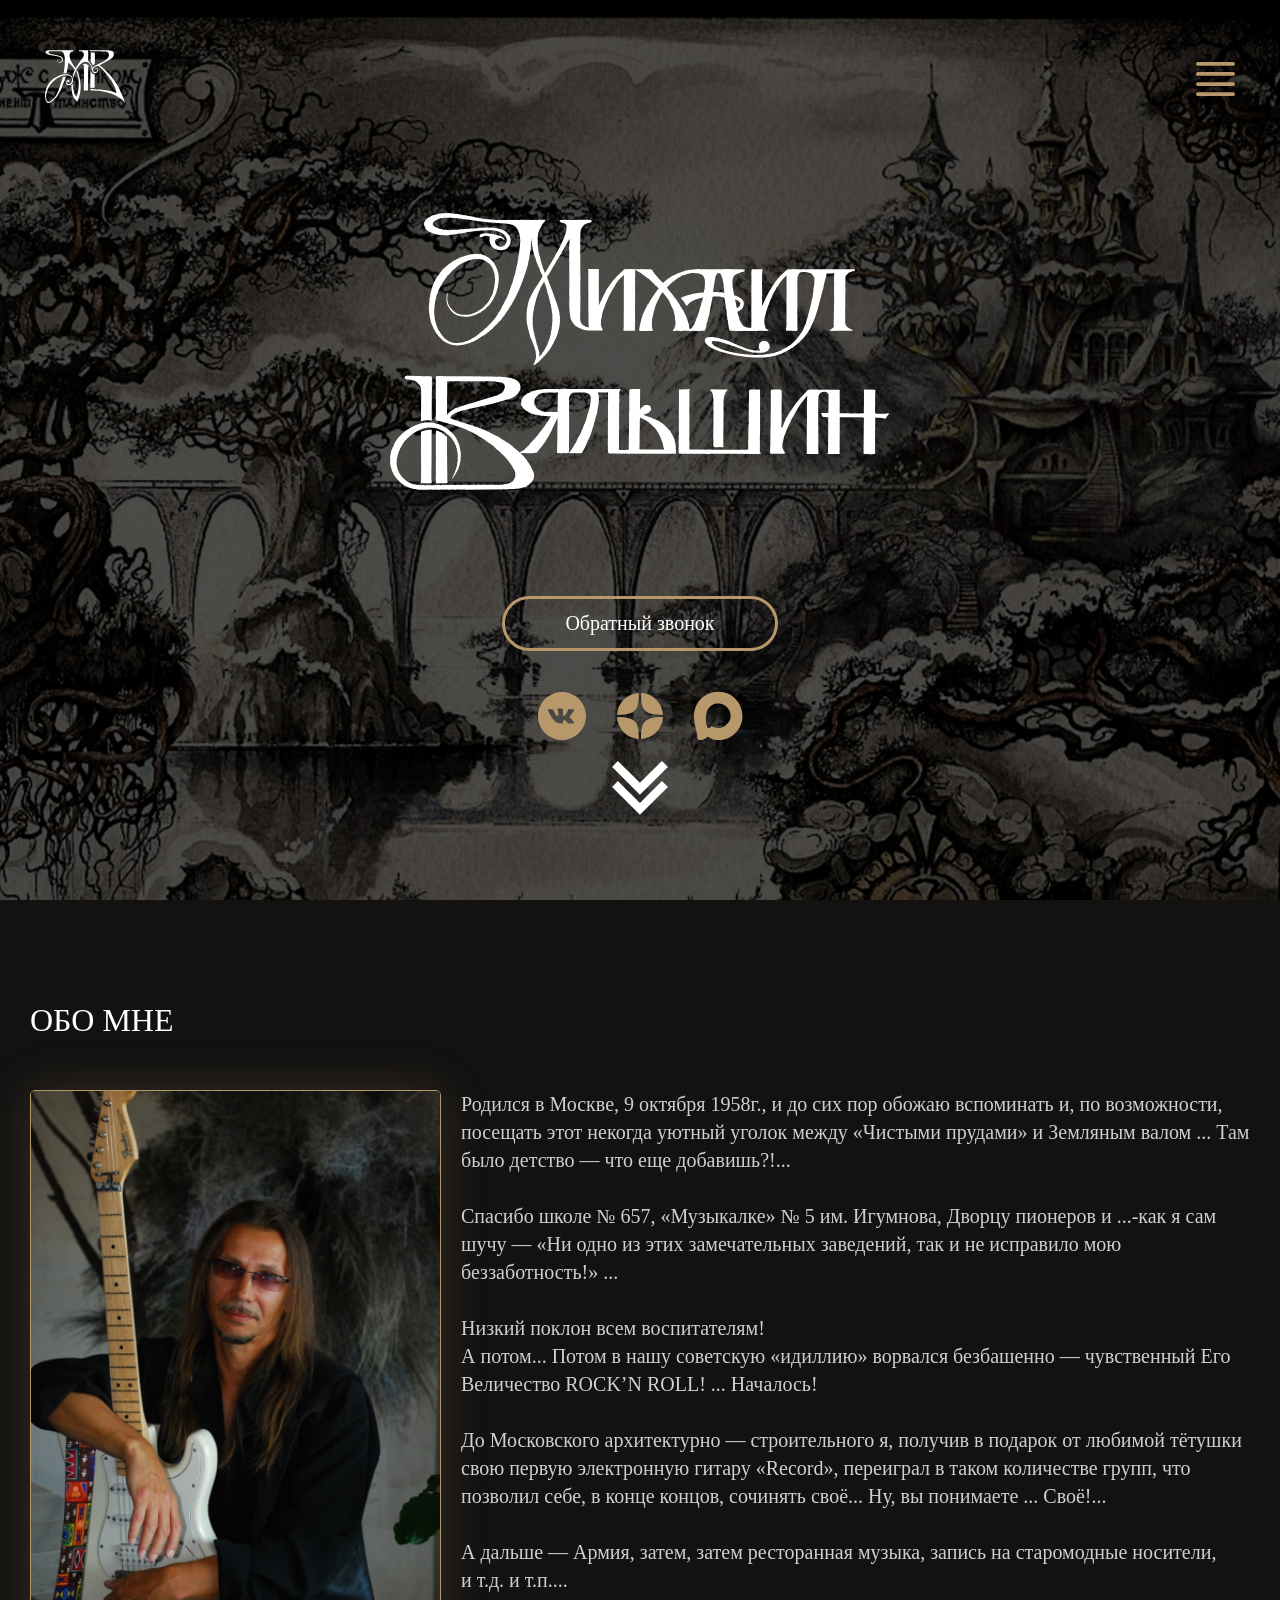
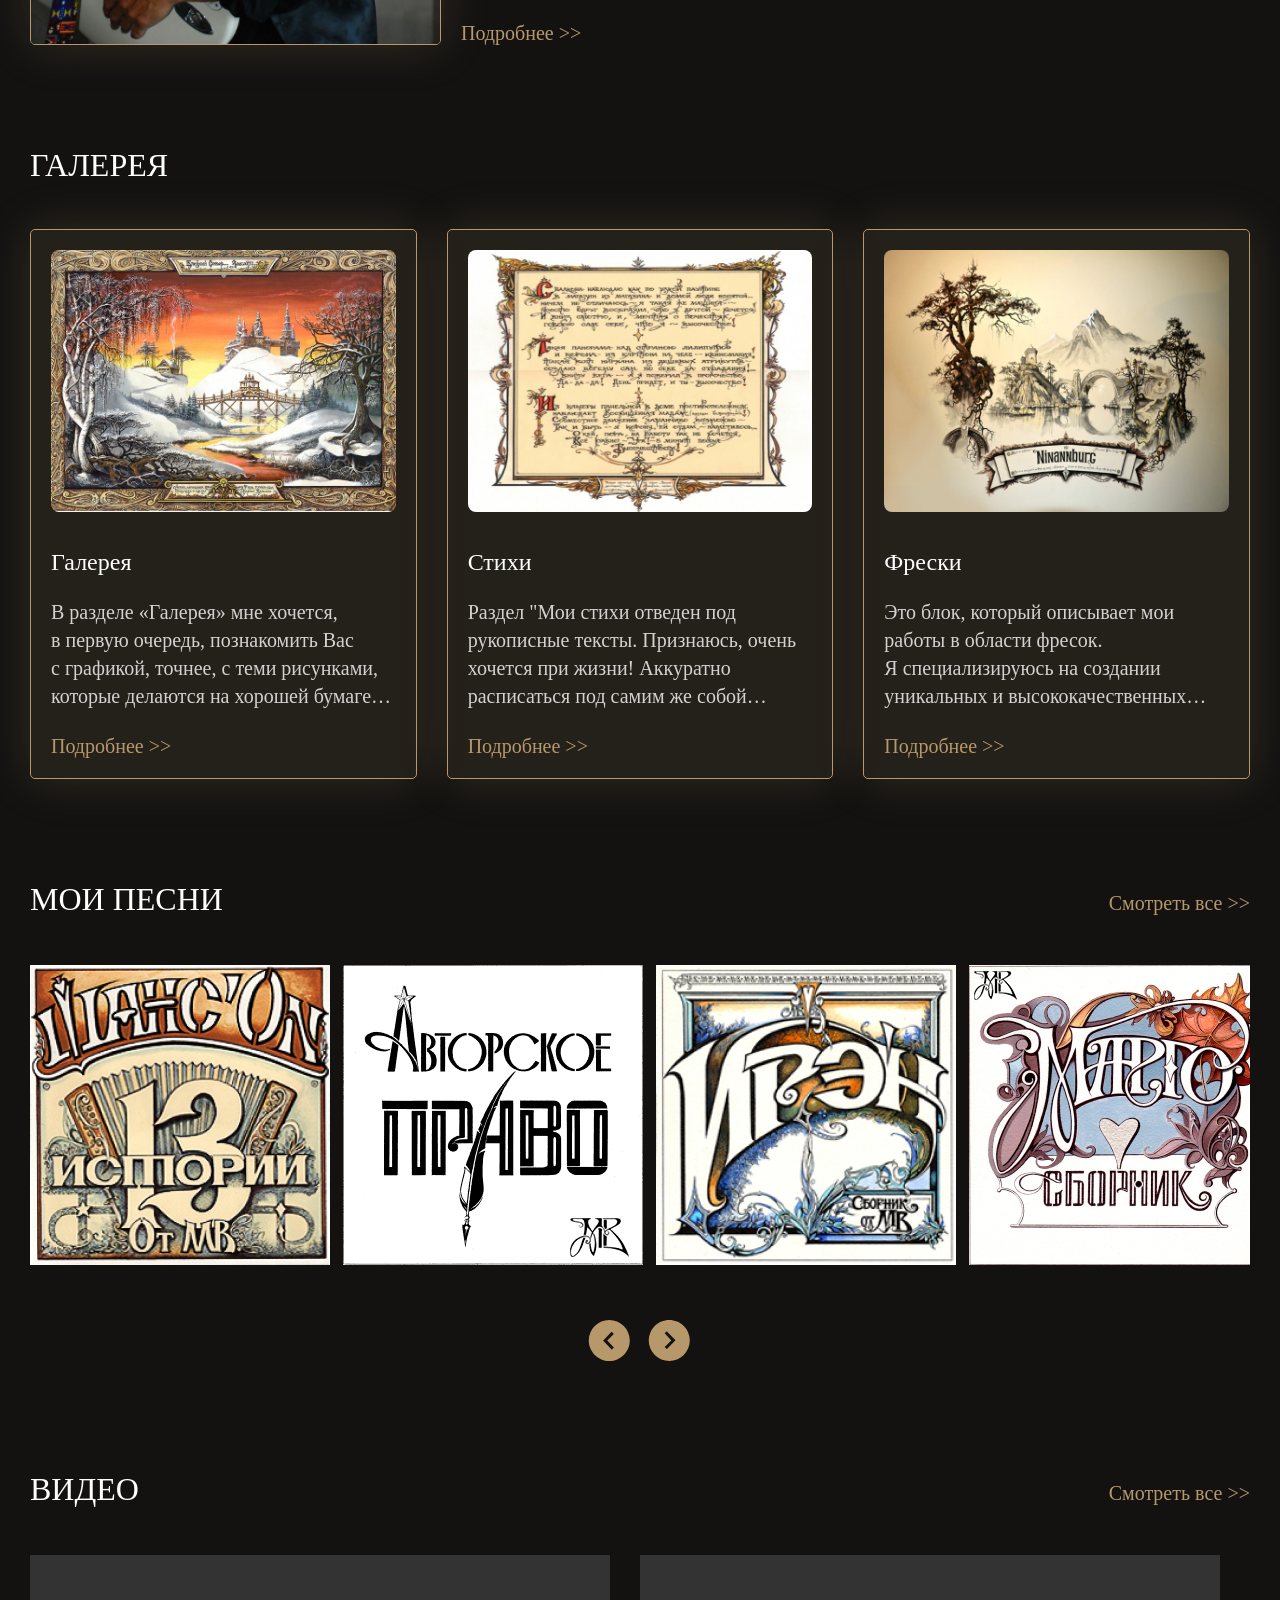
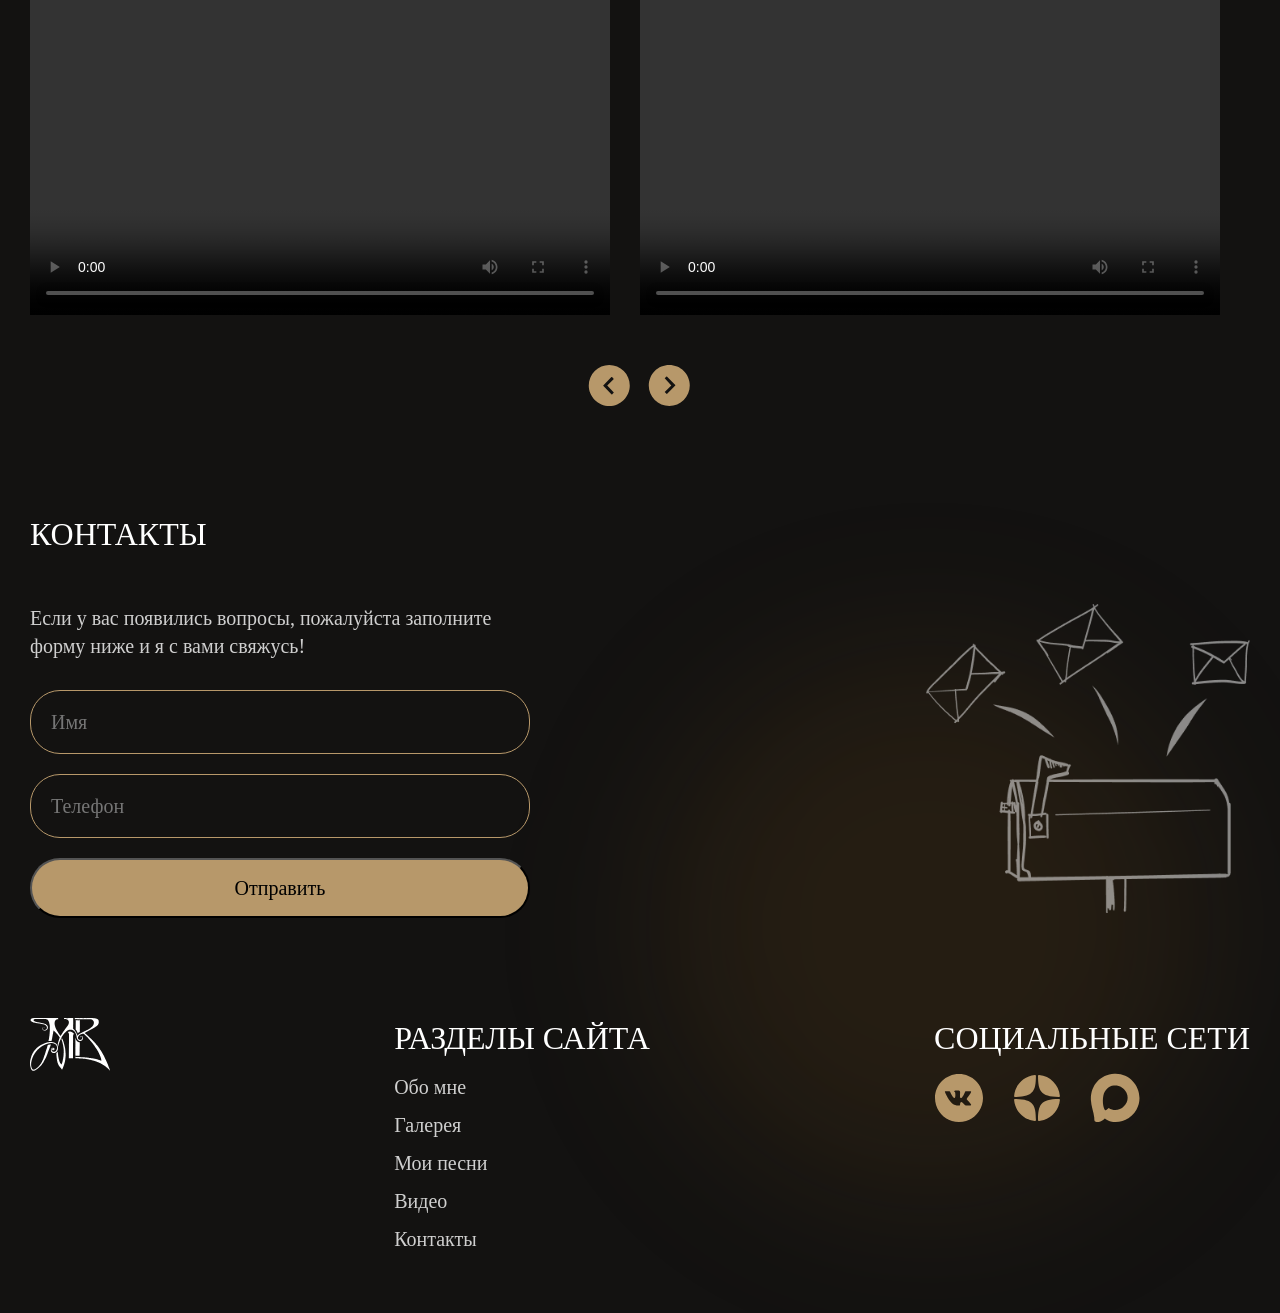
==== commit f567d4c6: "мелкие фиксы главной страницы" ====
--- a/index.html
+++ b/index.html
@@ -140,12 +140,12 @@
 
   <section class="about">
     <div class="container">
-      <a class="title__link main-title__set" href="#" name="about">
-        <h2 class="title-h2 white-text-animation">обо мне</h2>
-      </a>
+
+      <h2 class="about-title title-h2">обо мне</h2>
+
 
       <div class="about__content">
-        <img src="img/mv-photo.jpg" class="about__photo gold-card-style"
+        <img class="about__photo gold-card-style" src="img/mv-photo.jpg" 
           alt="Портрет художника Михаила Вяльшина: мужчина с длинными волосами и в тёмных очках позирует с белой электрогитарой; на грифе инструмента — яркие наклейки, на фоне — фактурная тёмно‑серая декорация и фрагмент зелёного растения справа">
         <div class="about__content-text">
           <p class="main-text">Родился в&nbsp;Москве, 9&nbsp;октября 1958г., и&nbsp;до&nbsp;сих пор обожаю
@@ -175,12 +175,12 @@
   </section>
   <section class="gallery">
     <div class="container">
-      <a class="title__link main-title__set" href="gallery.html">
-        <h2 class="title-h2 white-text-animation">галерея</h2>
-      </a>
+
+      <h2 class="gallery-title title-h2">галерея</h2>
+
       <ul class="gallery__cards">
         <li class="gallery__card gold-card-style">
-          <img src="img/gallery.jpg" class="gallery__card-img" alt="Галерея">
+          <img class="gallery__card-img" src="img/gallery.jpg" alt="Галерея">
           <h3 class="title-h3 gallery__card-title">Галерея</h3>
           <p class="main-text gallery__card-text">В&nbsp;разделе &laquo;Галерея&raquo; мне хочется,
             в&nbsp;первую очередь, познакомить
@@ -210,10 +210,11 @@
   <section class="songs">
     <div class="container">
       <div class="title-top-cont">
+
+        <h2 class="title-h2">мои песни</h2>
         <a class="title__link main-title__set" href="songs.html">
-          <h2 class="title-h2 white-text-animation">мои песни</h2>
-        </a>
-        <button class="title-link-more btn-more">Смотреть все >></button>
+          <span class="title-link-more btn-more">Смотреть все >></span>
+        </a>
       </div>
       <ul class="songs__cards">
         <li class="songs__card">
@@ -276,10 +277,12 @@
   <section class="video">
     <div class="container">
       <div class="title-top-cont">
+
+        <h2 class="title-h2">видео</h2>
+
         <a class="title-link main-title__set" href="video.html">
-          <h2 class="title-h2 white-text-animation">видео</h2>
-        </a>
-        <button class="title-link-more btn-more">Смотреть все >></button>
+          <span class="title-link-more btn-more">Смотреть все >></span>
+        </a>
       </div>
       <div class="video__cards">
         <div class="video__card video__card-size ">
--- a/css/style.css
+++ b/css/style.css
@@ -319,7 +319,7 @@
     display: flex;
     flex-direction: column;
     justify-content: space-between;
-    height: 94%;
+    height: 95%;
     padding: 20px 0;
     box-sizing: border-box;
     padding-top: 50px;
@@ -532,6 +532,10 @@
     margin-bottom: 100px;
 }
 
+.about-title {
+    margin-bottom: 50px;
+}
+
 .about__photo {
     object-fit: cover;
 }
@@ -1420,9 +1424,7 @@
 
 
 @media (max-width: 768px) {
-    .title-image {
-        width: 200px;
-    }
+
 
     .container {
 
@@ -1463,7 +1465,7 @@
     }
 
     .header__logo {
-        
+
         width: 60px;
     }
 
@@ -1476,10 +1478,19 @@
         height: 40px;
     }
 
+    .header__top-container {
+        margin-top: 30px;
+    }
+
 
 }
 
 @media (max-width: 480px) {
+
+    .title-image {
+        width: 200px;
+    }
+
     .header__top-container {
         padding: 0 8px;
     }
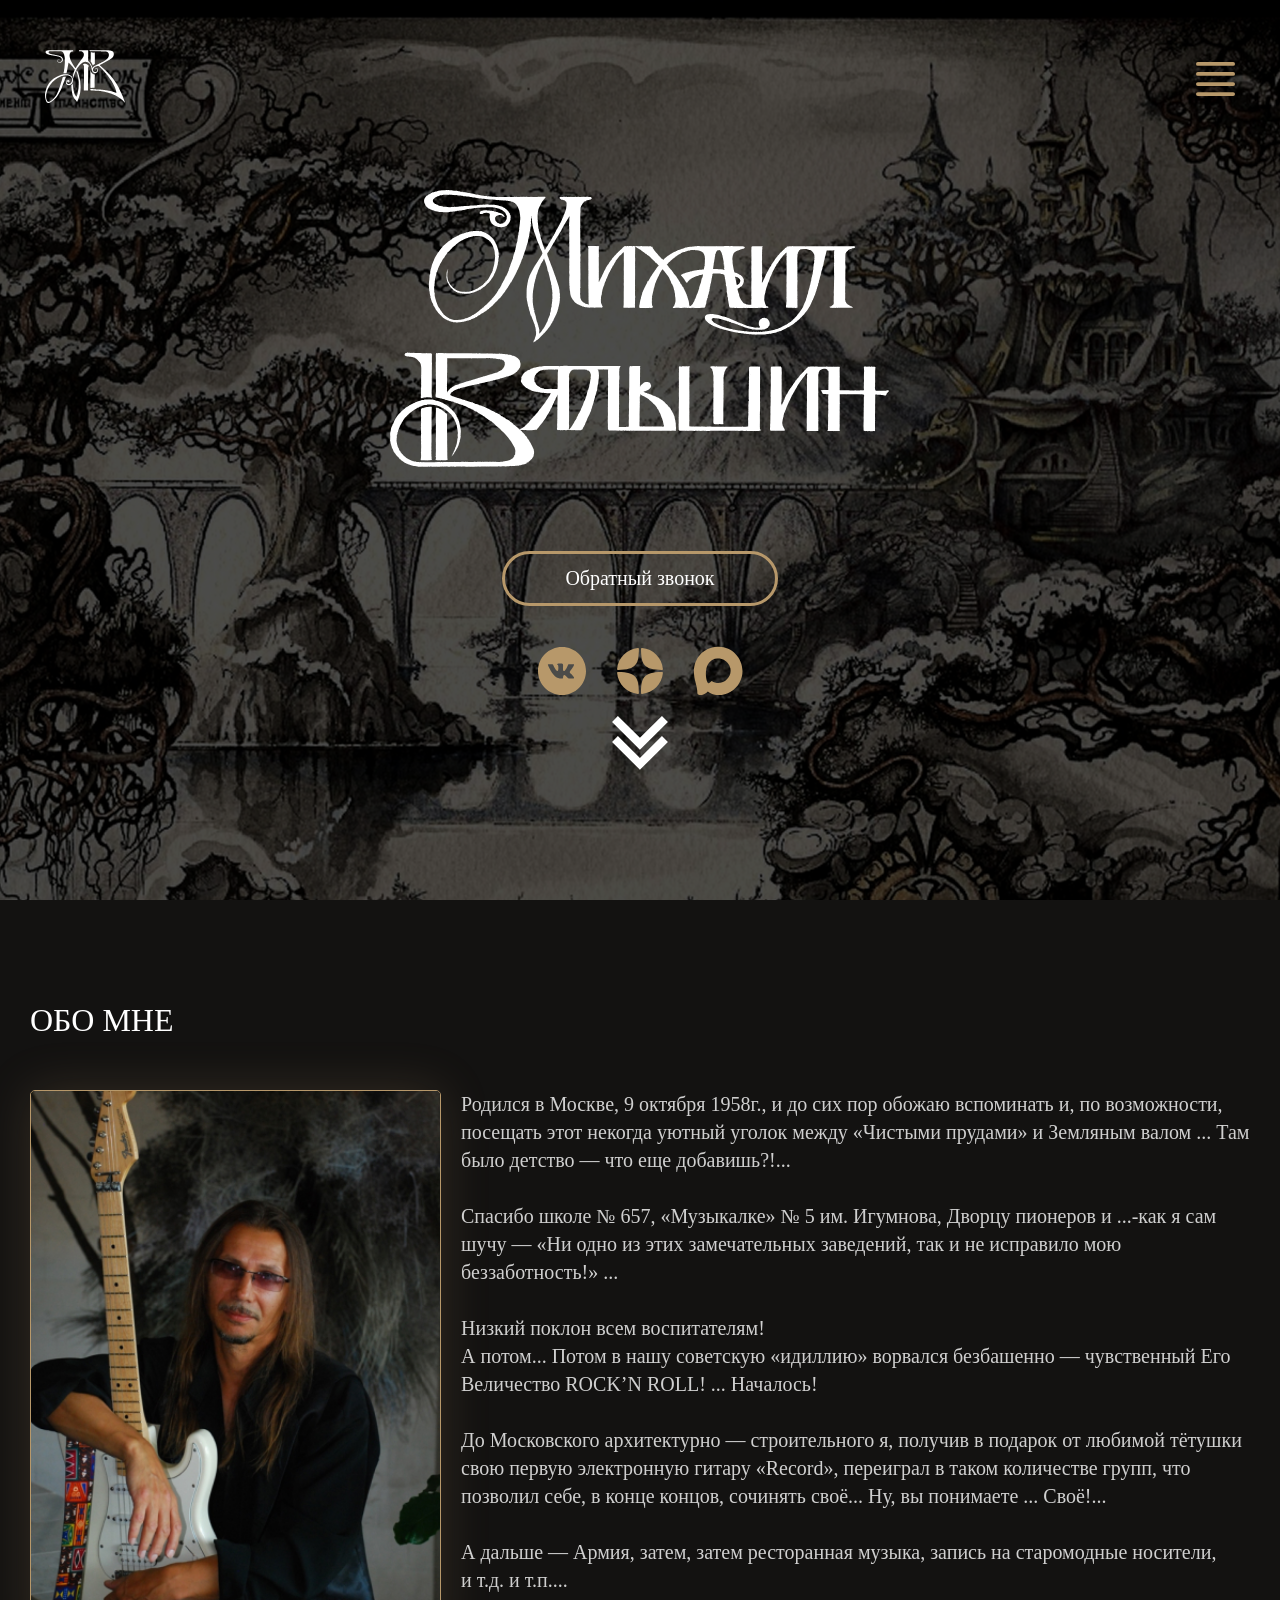
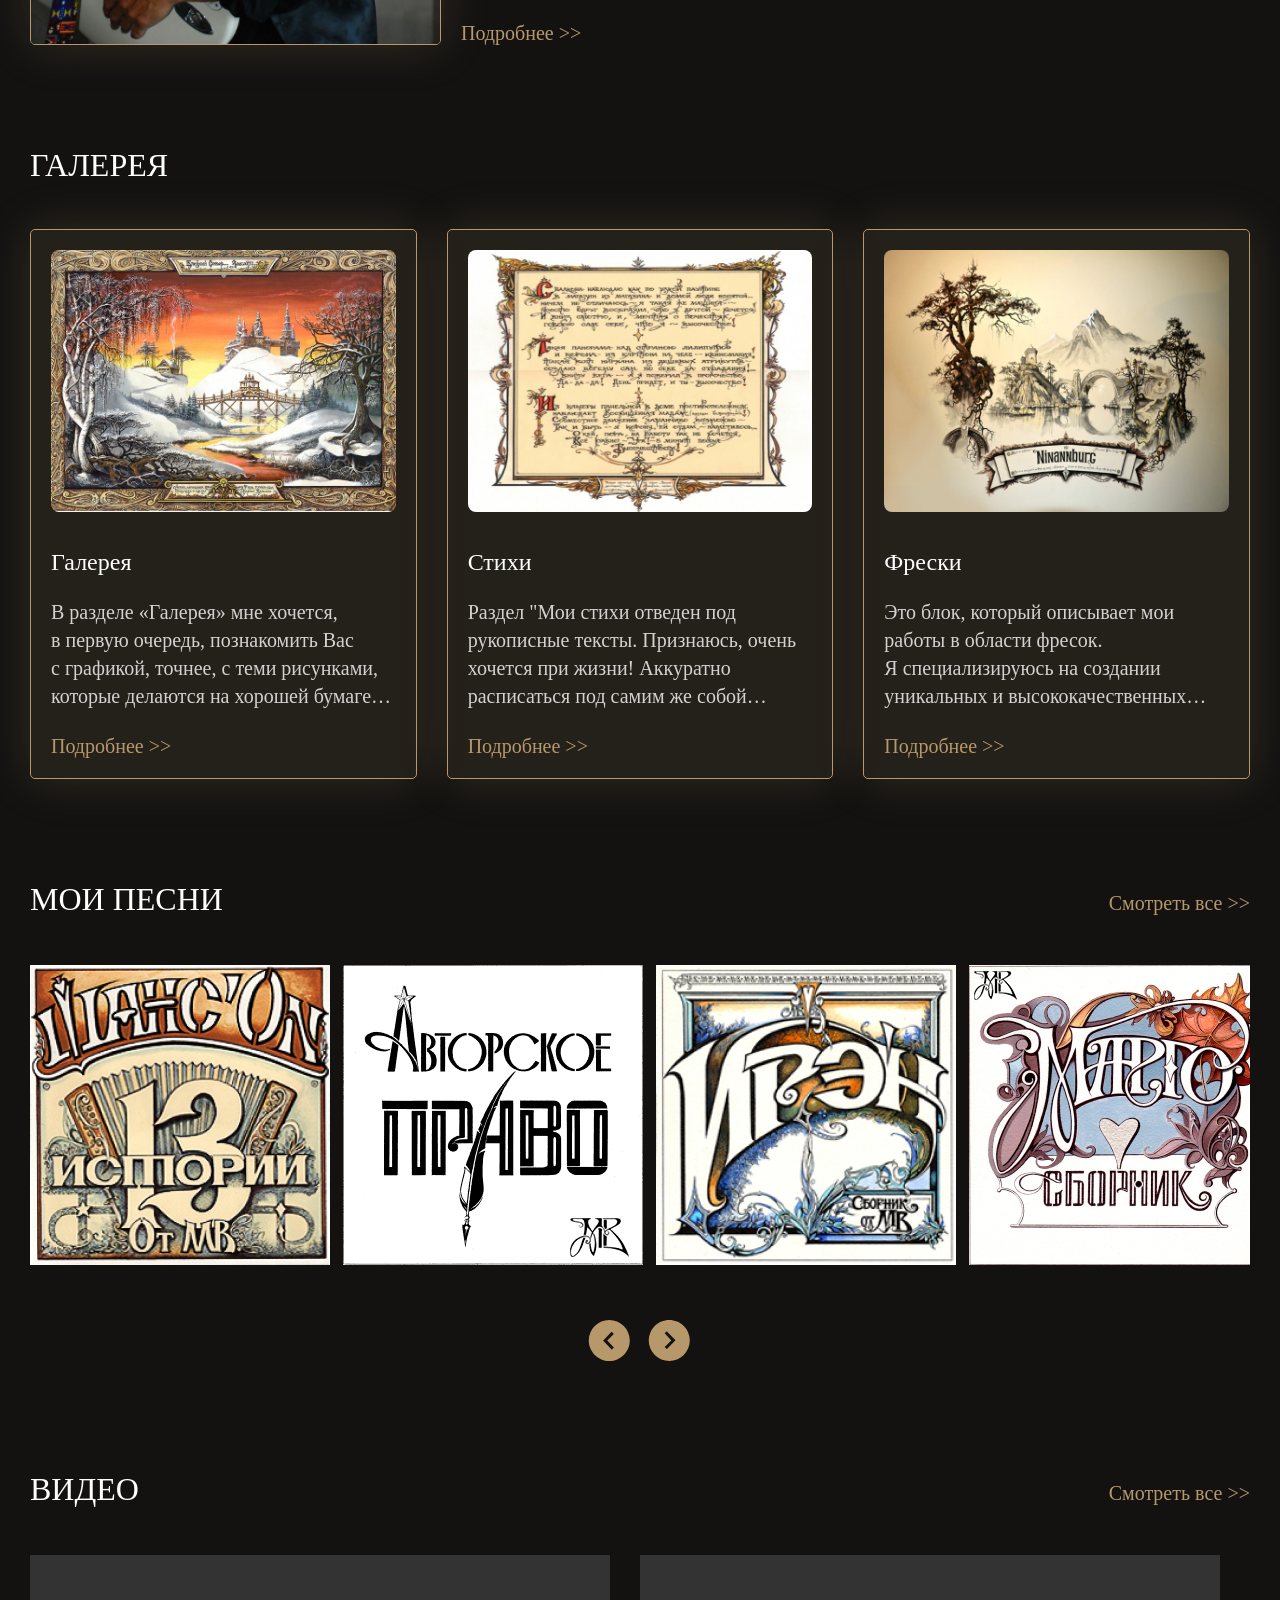
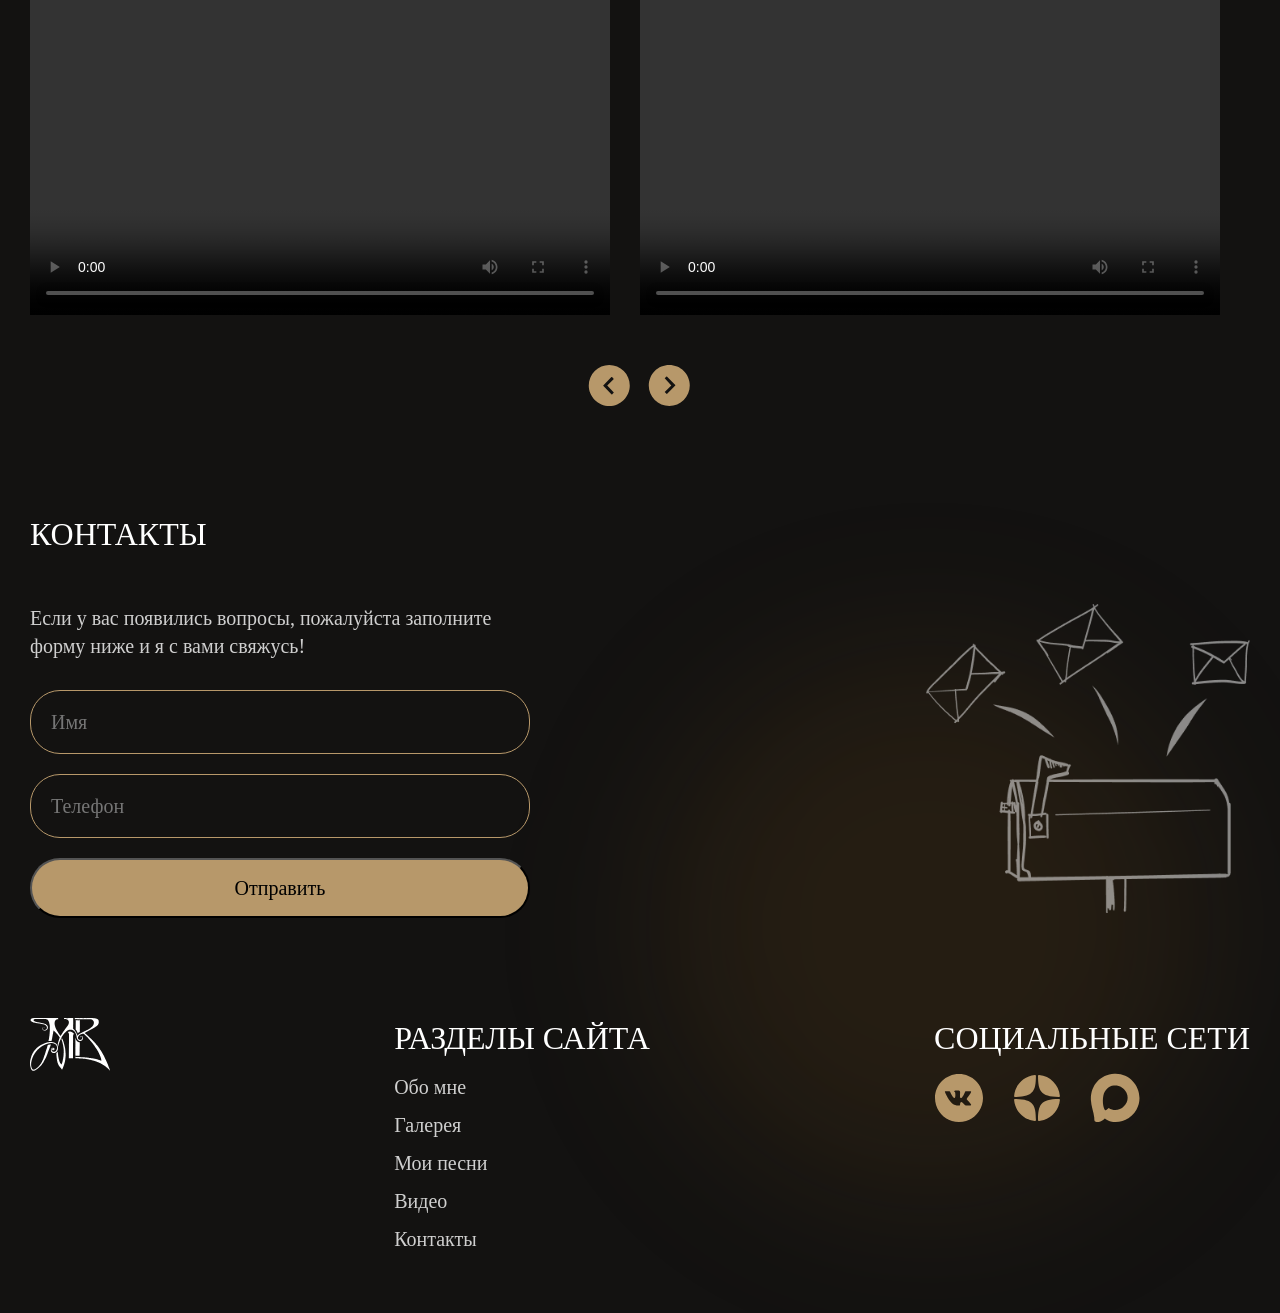
==== commit 1fd5272a: "Меняет кнопку закрыть в галереи на SVG и удаляет свг из картинок, так как добьавлен спрайт" ====
--- a/index.html
+++ b/index.html
@@ -18,7 +18,11 @@
         <a class="header__logo-link" href="index.html">
           <img class="header__logo" src="img/logo.svg" alt="Логотип компании">
         </a>
-        <div class="menu__closed"></div>
+        <button class="menu__closed">
+          <svg class="icon-closed" viewBox="0 0 16 16">
+          <use href="sprites.svg#icon-closed"></use>
+        </svg>
+        </button>
       </div>
     </div>
 
--- a/css/style.css
+++ b/css/style.css
@@ -299,9 +299,7 @@
 .header__slider-wrapper {
     position: relative;
     width: 100%;
-    height: 100vh;
-    /* Полная высота экрана */
-    overflow: hidden;
+    height: 100%;
 }
 
 .header__burger {
@@ -319,10 +317,11 @@
     display: flex;
     flex-direction: column;
     justify-content: space-between;
-    height: 95%;
+    height: 90%;
     padding: 20px 0;
     box-sizing: border-box;
     padding-top: 50px;
+    gap: 30px;
 }
 
 .header__slider {
@@ -355,17 +354,19 @@
 }
 
 .slide {
-    position: absolute;
-    top: 0;
-    left: 0;
-    width: 100%;
+    flex: 0 0 100%;
+    /* каждый слайд = 100% ширины контейнера */
     height: 100%;
     background-size: cover;
     background-position: center;
-    opacity: 0;
-    transition: opacity 1s ease;
-    pointer-events: none;
-    /* Чтобы не мешали кликам */
+    background-repeat: no-repeat;
+}
+
+.slide img {
+    width: 100%;
+    height: 100%;
+    object-fit: cover;
+    /* аналог background-size: cover для img */
 }
 
 .slide.active {
@@ -403,10 +404,14 @@
 .header {
     position: relative;
     width: 100%;
-    /* Чтобы слайды не вылазили */
     z-index: 2;
-    /* Выше слайдера */
     margin-bottom: 100px;
+    height: 100vh;
+    /* высота на весь экран */
+    min-height: 500px;
+    /* минимальная высота, чтобы не схлопывалось на очень маленьких экранах */
+    overflow: hidden;
+    /* чтобы слайды не вылезали за границы */
 }
 
 .menu {
@@ -491,6 +496,7 @@
     height: 14px;
     cursor: pointer;
     transition: 0.5s;
+    background-color: inherit;
 }
 
 .slider {
@@ -499,6 +505,7 @@
     left: 0;
     width: 100%;
     height: 100%;
+    /* теперь это 100% от .header, который = 100vh */
     display: flex;
     overflow: hidden;
 }
@@ -1020,6 +1027,7 @@
 
 .about-page__left {
     width: 849px;
+    padding-right: 30px;
 }
 
 .about-page__img {
@@ -1154,18 +1162,32 @@
     max-height: calc(100% - 40px);
     /* Отступы сверху и снизу */
     padding: 20px;
+
+   
+
+   
+    background: #231F1A;
+    border: 1px solid var(--gold, #B7986A);
+    box-shadow: 0px 0px 50px 0px rgba(183, 152, 106, 0.20);
+   
+
 }
 
 .image-overlay__close {
     position: absolute;
     top: 10px;
     right: 10px;
-    background: white;
+    
     border: none;
     padding: 10px;
     cursor: pointer;
-    border-radius: 50%;
-
+    background-color: inherit;
+
+}
+
+.icon-closed {
+    width: 12px;
+    height: 14px;
 }
 
 .image-overlay__image {
@@ -1303,9 +1325,33 @@
     .gallery-column {
         width: 31%;
     }
+
+    .about-page__wrap {
+        display: flex;
+        flex-direction: column-reverse;
+        gap: 30px;
+        align-items: center;
+    }
+
+    .title-image {
+        width: 400px;
+    }
+
+    .about-page__title {
+        align-self: center;
+    }
+
+    .about-page__left {
+        padding: 0 30px;
+        width: 100%;
+    }
 }
 
 @media (max-width: 992px) {
+    .header__overlay {
+        padding-top: 20px;
+    }
+
     .gallery-column {
         width: 48%;
     }
@@ -1354,7 +1400,7 @@
     }
 
     .title-image {
-        width: 400px;
+        display: none;
     }
 
     .btn-stroke {
@@ -1370,6 +1416,10 @@
     .arrow-down {
         width: 50px;
         height: 47px;
+    }
+
+    .title-image {
+        width: 300px;
     }
 }
 
@@ -1392,9 +1442,7 @@
         align-items: center;
     }
 
-    .title-image {
-        width: 300px;
-    }
+
 
     .social-button-link {
         width: 45px;
@@ -1419,7 +1467,6 @@
 
 
 }
-
 
 
 
@@ -1482,36 +1529,17 @@
         margin-top: 30px;
     }
 
-
-}
-
-@media (max-width: 480px) {
-
     .title-image {
         width: 200px;
     }
 
-    .header__top-container {
-        padding: 0 8px;
-    }
-
+    .header__logo {
+        width: 50px;
+    }
 
     .header__burger {
         width: 33px;
         height: 27px;
-    }
-
-    .header__top {
-        padding: 0 8px;
-    }
-
-    .header__logo {
-        width: 50px;
-    }
-
-    .btn-stroke {
-        padding: 9px 42px;
-        font-size: 14px;
     }
 
     .btn-social {
@@ -1524,6 +1552,30 @@
         width: 44px;
         height: 42px;
     }
+}
+
+@media (max-width: 480px) {
+
+
+
+    .header__top-container {
+        padding: 0 8px;
+    }
+
+
+
+
+    .header__top {
+        padding: 0 8px;
+    }
+
+
+
+
+
+
+
+
 
     .social-button {
         gap: 17px;
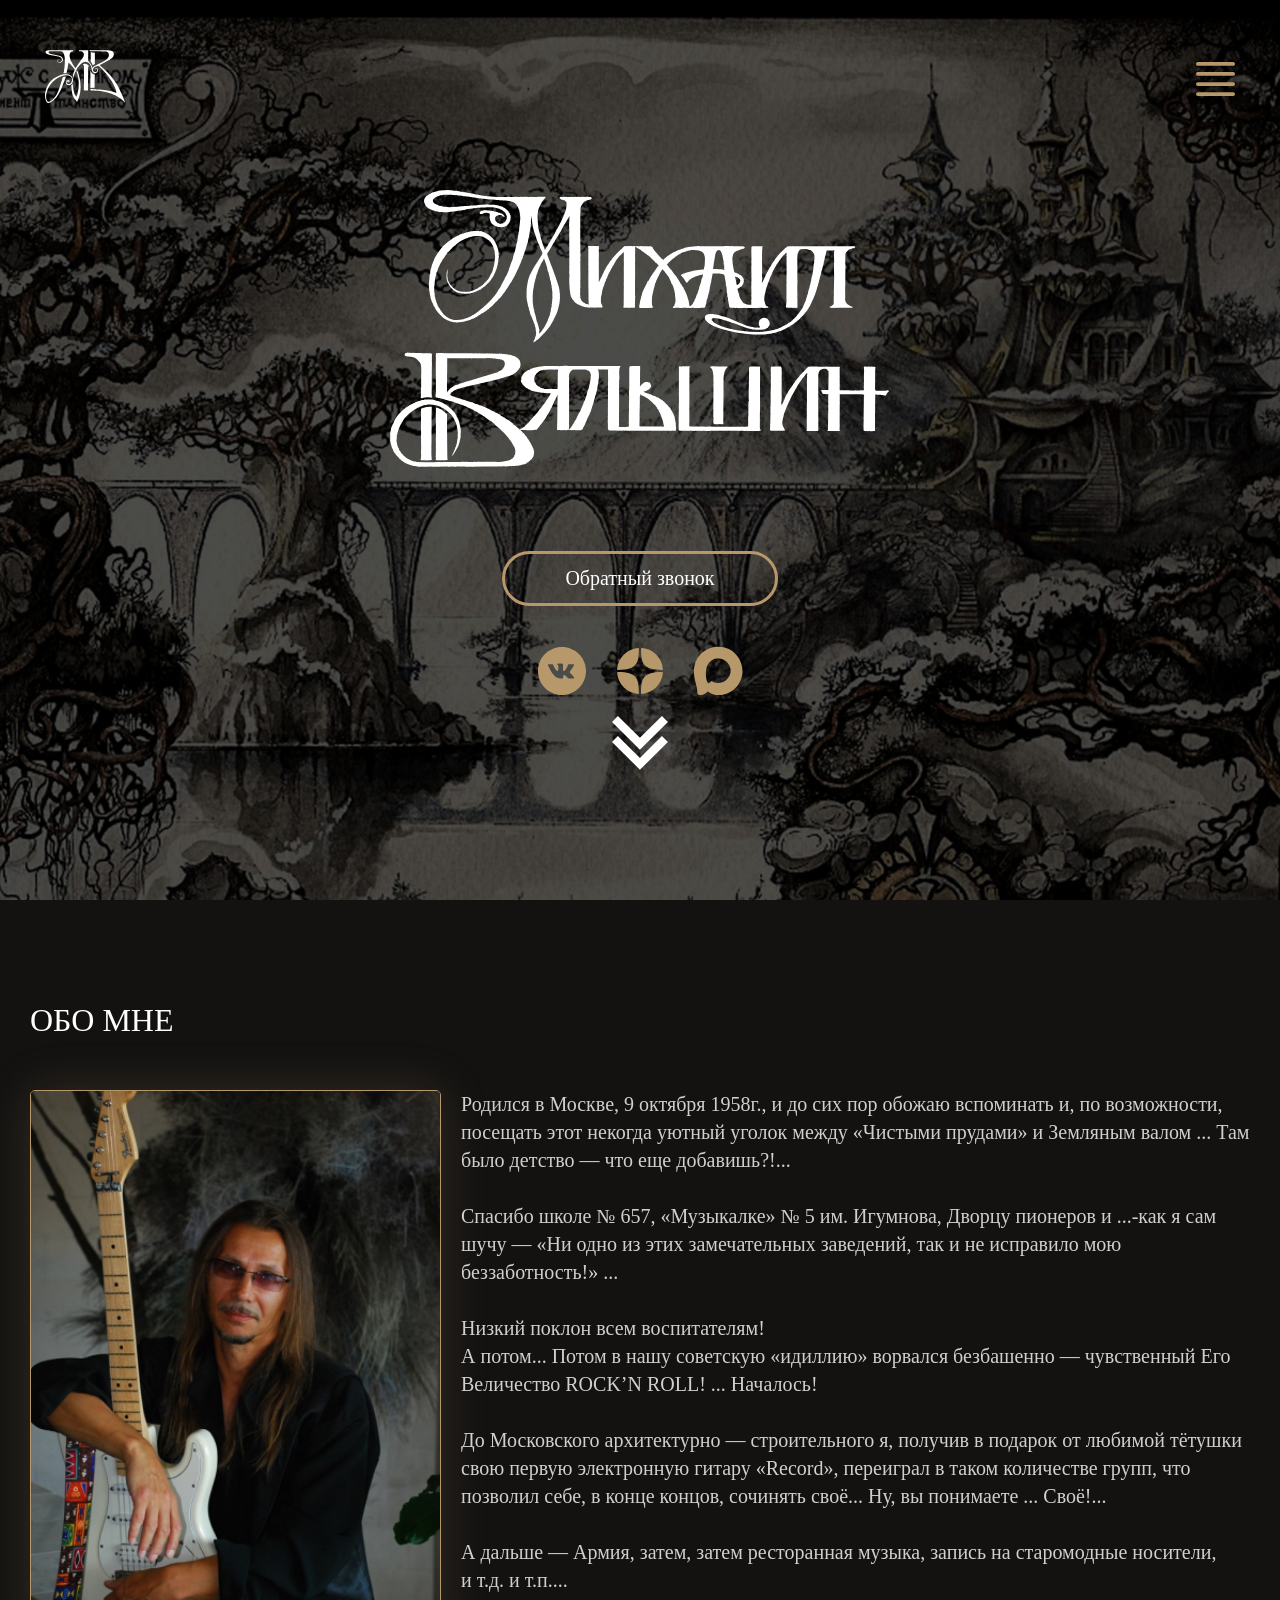
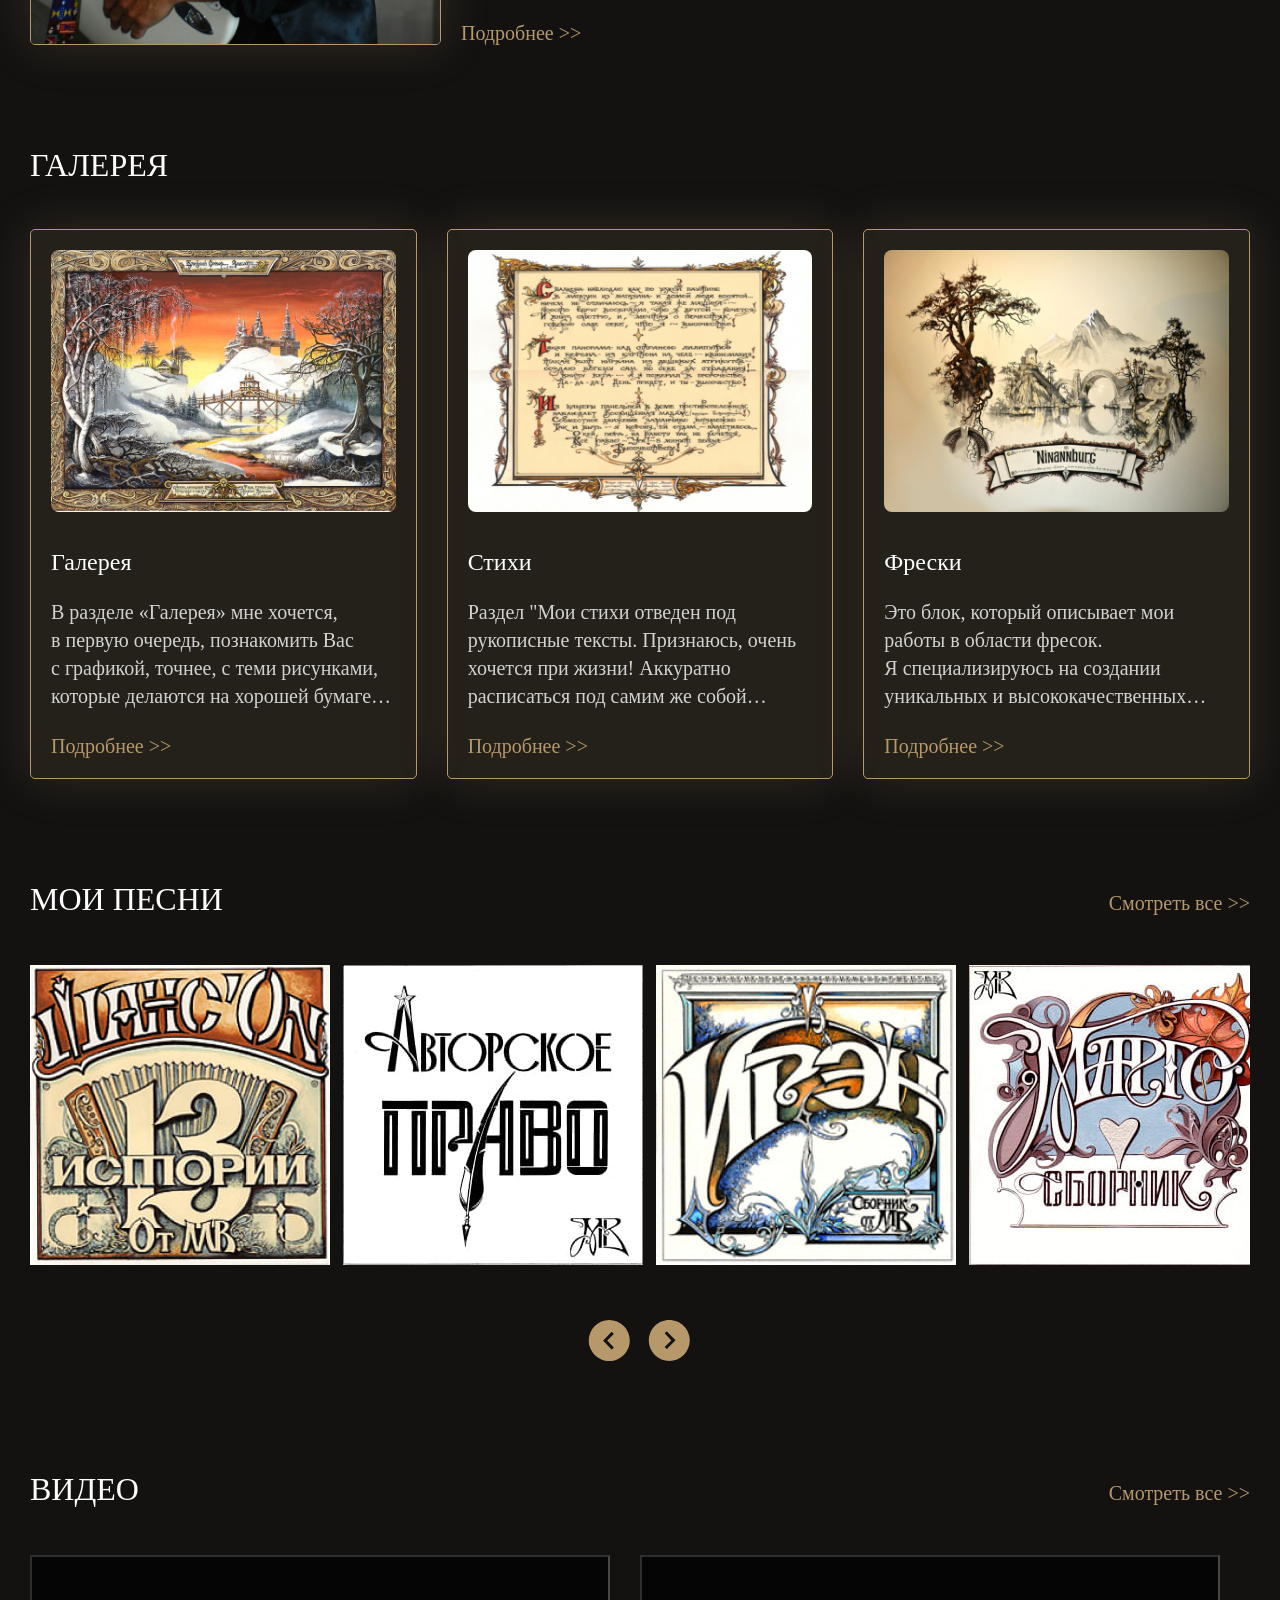
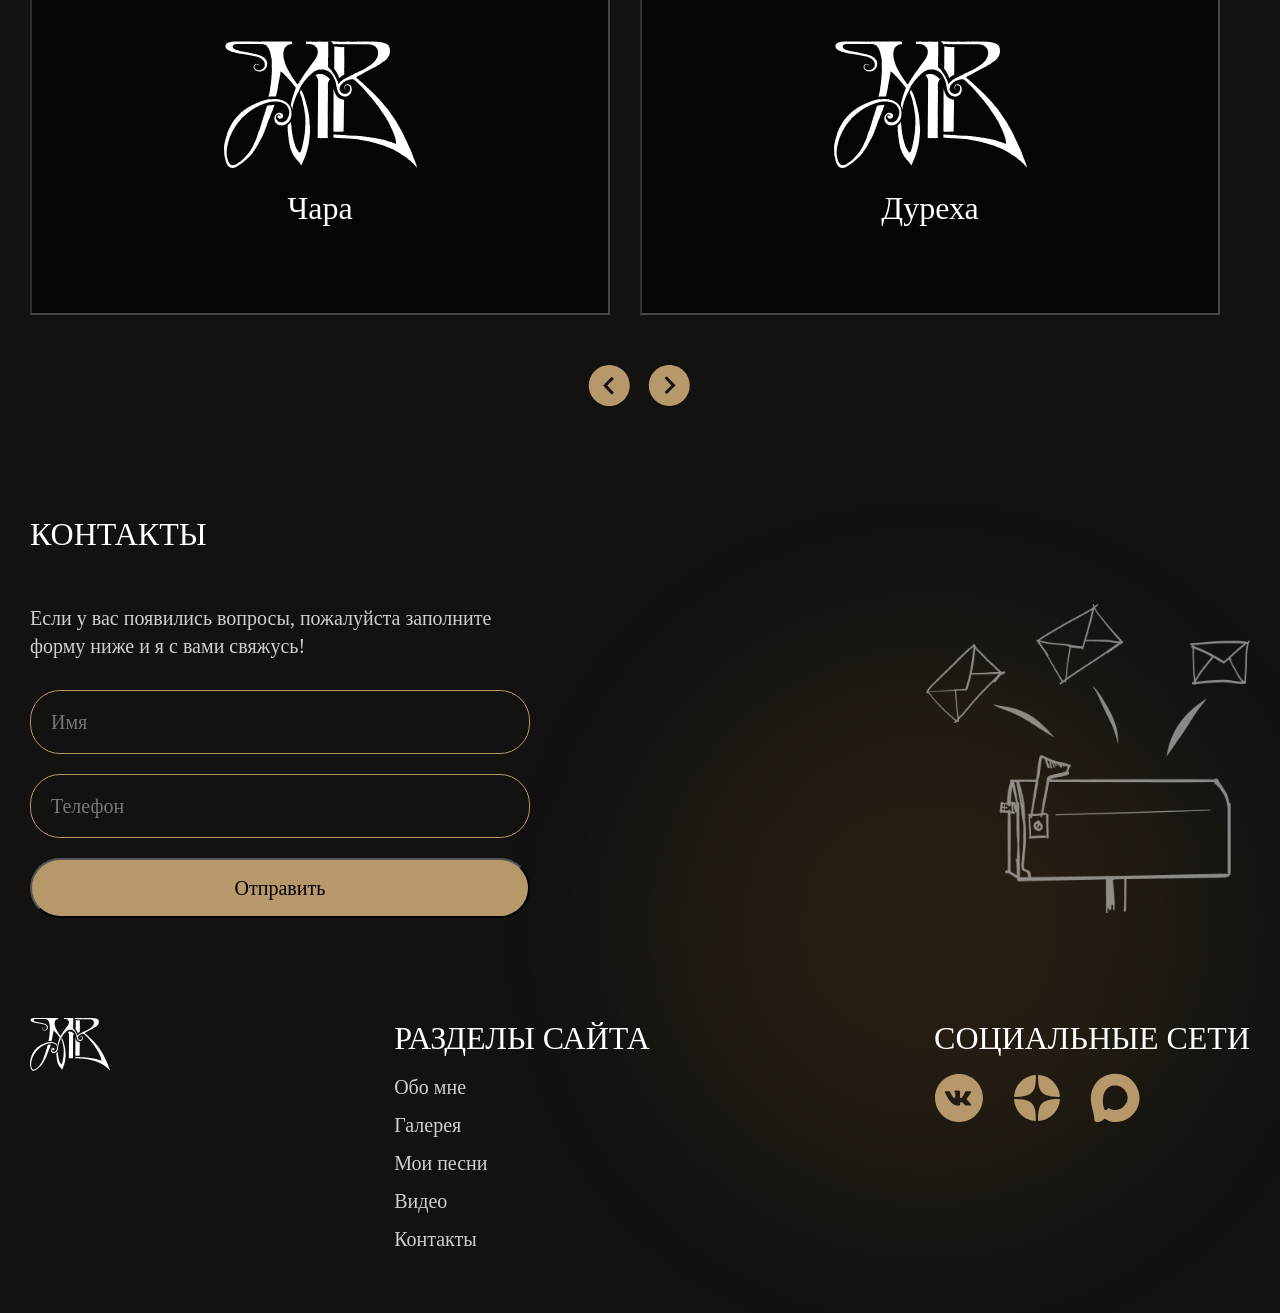
==== commit 92edfb39: "add video for index" ====
--- a/index.html
+++ b/index.html
@@ -1,5 +1,5 @@
 <!DOCTYPE html>
-<html lang="en">
+<html lang="ru">
 
 <head>
   <meta charset="UTF-8">
@@ -7,21 +7,23 @@
   <title>main</title>
   <link rel="stylesheet" href="css/normalize.css">
   <link rel="stylesheet" href="css/style.css">
-  <script defer src="js/scrypt.js"></script>
+  <script defer src="js/script.js"></script>
   <script defer src="js/main.js"></script>
 </head>
 
 <body>
-  <div class="menu">
+
+  <nav class="menu" aria-label="Основное меню сайта">
     <div class="menu__cont">
       <div class="menu__top-wrap">
         <a class="header__logo-link" href="index.html">
           <img class="header__logo" src="img/logo.svg" alt="Логотип компании">
         </a>
-        <button class="menu__closed">
-          <svg class="icon-closed" viewBox="0 0 16 16">
-          <use href="sprites.svg#icon-closed"></use>
-        </svg>
+        <button class="menu__closed" type="button" aria-label="Закрыть меню">
+          <svg class="icon-closed" viewBox="0 0 16 16" aria-hidden="true" focusable="false">
+            <use href="sprites.svg#icon-closed"></use>
+          </svg>
+          <span class="visually-hidden">Закрыть меню</span>
         </button>
       </div>
     </div>
@@ -40,22 +42,23 @@
         <a href="video.html" class="footer__menu-link">Видео</a>
       </li>
       <li class="main-text white-text-animation">
-        <a href="contackt.html" class="footer__menu-link">Контакты</a>
+        <a href="contact.html" class="footer__menu-link">Контакты</a>
       </li>
     </ul>
 
     <ul class="social-button">
       <li class="social-button-list">
-        <a class="social-button-link" href="https://vk.ru/club35013292" aria-label="ВКонтакте" target="_blank">
-          <svg class="btn-social icon-animation" viewBox="0 0 50 50">
+        <a class="social-button-link" href="https://vk.ru/club35013292" aria-label="ВКонтакте" target="_blank"
+          rel="noopener noreferrer">
+          <svg class="btn-social icon-animation" viewBox="0 0 50 50" aria-hidden="true" focusable="false">
             <use href="sprites.svg#vk"></use>
           </svg>
         </a>
       </li>
       <li class="social-button-list">
         <a class="social-button-link" href="https://dzen.ru/id/64ad271313ff8216f10c7faf" aria-label="Дзен"
-          target="_blank">
-          <svg class="btn-social icon-animation" viewBox="0 0 50 50">
+          target="_blank" rel="noopener noreferrer">
+          <svg class="btn-social icon-animation" viewBox="0 0 50 50" aria-hidden="true" focusable="false">
             <use href="sprites.svg#dzen"></use>
           </svg>
         </a>
@@ -63,15 +66,14 @@
       <li class="social-button-list">
         <a class="social-button-link"
           href="https://max.ru/u/f9LHodD0cOLLGyQmQoLq6-svdly1-G2yXFyvW3MHEe_JWJzoySJHfmygBRc"
-          aria-label="Написать в MAX" target="_blank">
-          <svg class="btn-social icon-animation" viewBox="0 0 50 50">
+          aria-label="Написать в MAX" target="_blank" rel="noopener noreferrer">
+          <svg class="btn-social icon-animation" viewBox="0 0 50 50" aria-hidden="true" focusable="false">
             <use href="sprites.svg#max"></use>
           </svg>
         </a>
       </li>
     </ul>
-
-  </div>
+  </nav>
 
   <header class="header">
     <div class="header__slider-wrapper">
@@ -96,15 +98,17 @@
             <a class="header__logo-link" href="index.html">
               <img class="header__logo" src="img/logo.svg" alt="Логотип компании">
             </a>
-            <button class="header__burger" aria-label="Открыть меню"></button>
-          </div>
-        </div>
-
-        <img class="title-image" src="img/logo-big.svg">
+            <button class="header__burger" type="button">
+              <span class="visually-hidden">Открыть меню</span>
+            </button>
+          </div>
+        </div>
+
+        <img class="title-image" src="img/logo-big.svg" alt="Михаил Вяльшин">
 
         <div class="header__content container">
           <div class="header__content-social">
-            <a href="contackt.html" class="btn-stroke" target="_blank">Обратный звонок</a>
+            <a href="contact.html" class="coll-back-btn btn-stroke" target="_blank">Обратный звонок</a>
             <ul class="social-button">
               <li class="social-button-list">
                 <a class="social-button-link" href="https://vk.ru/club35013292" aria-label="ВКонтакте" target="_blank">
@@ -142,394 +146,428 @@
     </div>
   </header>
 
-  <section class="about">
-    <div class="container">
-
-      <h2 class="about-title title-h2">обо мне</h2>
-
-
-      <div class="about__content">
-        <img class="about__photo gold-card-style" src="img/mv-photo.jpg" 
-          alt="Портрет художника Михаила Вяльшина: мужчина с длинными волосами и в тёмных очках позирует с белой электрогитарой; на грифе инструмента — яркие наклейки, на фоне — фактурная тёмно‑серая декорация и фрагмент зелёного растения справа">
-        <div class="about__content-text">
-          <p class="main-text">Родился в&nbsp;Москве, 9&nbsp;октября 1958г., и&nbsp;до&nbsp;сих пор обожаю
-            вспоминать&nbsp;и, по&nbsp;возможности,
-            посещать этот некогда уютный уголок между &laquo;Чистыми прудами&raquo; и&nbsp;Земляным валом ...
-            Там было детство&nbsp;&mdash; что еще добавишь?!... <br> <br>
-
-            Спасибо школе &#8470;&nbsp;657, &laquo;Музыкалке&raquo; &#8470;&nbsp;5&nbsp;им. Игумнова, Дворцу пионеров и
-            ...-как я&nbsp;сам шучу&nbsp;&mdash; &laquo;Ни&nbsp;одно из&nbsp;этих
-            замечательных заведений, так и&nbsp;не&nbsp;исправило мою беззаботность!&raquo; ... <br> <br>
-            Низкий поклон всем воспитателям! <br>
-            А&nbsp;потом... Потом в&nbsp;нашу советскую &laquo;идиллию&raquo; ворвался безбашенно&nbsp;&mdash;
-            чувственный Его Величество ROCK&rsquo;N ROLL! ...
-            Началось! <br> <br>
-
-            До&nbsp;Московского архитектурно&nbsp;&mdash; строительного&nbsp;я, получив в&nbsp;подарок от&nbsp;любимой
-            тётушки свою первую электронную
-            гитару &laquo;Record&raquo;, переиграл в&nbsp;таком количестве групп, что позволил себе, в&nbsp;конце
-            концов, сочинять своё... Ну,
-            вы&nbsp;понимаете ... Своё!... <br> <br>
-            А&nbsp;дальше&nbsp;&mdash; Армия, затем, затем ресторанная музыка, запись на&nbsp;старомодные носители,
-            и&nbsp;т.д.&nbsp;и&nbsp;т.п....<br> <br></p>
-          <a href="about.html" class="btn-more">Подробнее >></a>
-        </div>
-      </div>
-    </div>
-  </section>
-  <section class="gallery">
-    <div class="container">
-
-      <h2 class="gallery-title title-h2">галерея</h2>
-
-      <ul class="gallery__cards">
-        <li class="gallery__card gold-card-style">
-          <img class="gallery__card-img" src="img/gallery.jpg" alt="Галерея">
-          <h3 class="title-h3 gallery__card-title">Галерея</h3>
-          <p class="main-text gallery__card-text">В&nbsp;разделе &laquo;Галерея&raquo; мне хочется,
-            в&nbsp;первую очередь, познакомить
-            Вас с&nbsp;графикой, точнее, с&nbsp;теми рисунками, которые делаются на&nbsp;хорошей бумаге, в&nbsp;неплохом
-            настроении, без суеты ...</p>
-          <a href="gallery.html" class="btn-more">Подробнее >></a>
-        </li>
-        <li class="gallery__card gold-card-style">
-          <img src="img/poems.jpg" class="gallery__card-img" alt="Сихи">
-          <h3 class="title-h3 gallery__card-title">Стихи</h3>
-          <p class="main-text gallery__card-text">Раздел &quot;Мои стихи отведен под рукописные тексты. Признаюсь, очень
-            хочется при жизни! Аккуратно расписаться под самим&nbsp;же собой сочинёнными и&nbsp;таки исполненными
-            собственными стихами</p>
-          <a href="gallery.html" class="btn-more">Подробнее >></a>
-        </li>
-        <li class="gallery__card gold-card-style">
-          <img src="img/frescoes.jpg" class="gallery__card-img" alt="Фрески">
-          <h3 class="title-h3 gallery__card-title">Фрески</h3>
-          <p class="main-text gallery__card-text">Это блок, который описывает мои работы в&nbsp;области фресок.
-            Я&nbsp;специализируюсь на&nbsp;создании уникальных и&nbsp;высококачественных фресок для различных помещений
-            и&nbsp;интерьеров.</p>
-          <a href="gallery.html" class="btn-more">Подробнее >></a>
-        </li>
-      </ul>
-    </div>
-  </section>
-  <section class="songs">
-    <div class="container">
-      <div class="title-top-cont">
-
-        <h2 class="title-h2">мои песни</h2>
-        <a class="title__link main-title__set" href="songs.html">
-          <span class="title-link-more btn-more">Смотреть все >></span>
-        </a>
-      </div>
-      <ul class="songs__cards">
-        <li class="songs__card">
-          <a href="#" class="songs__card-link">
-            <img class="songs__card-img" src="img/albom/13_stories.jpg" alt="13 Историй">
+  <main class="page-main">
+    <h1 class="visually-hidden">Михаил Вяльшин. Живопись и графика</h1>
+
+    <section class="about">
+      <div class="container">
+
+        <h2 class="about-title title-h2">обо мне</h2>
+
+
+        <div class="about__content">
+          <img class="about__photo gold-card-style" src="img/mv-photo.jpg"
+            alt="Портрет художника Михаила Вяльшина: мужчина с длинными волосами и в тёмных очках позирует с белой электрогитарой; на грифе инструмента — яркие наклейки, на фоне — фактурная тёмно‑серая декорация и фрагмент зелёного растения справа">
+          <div class="about__content-text">
+            <p class="main-text">Родился в&nbsp;Москве, 9&nbsp;октября 1958г., и&nbsp;до&nbsp;сих пор обожаю
+              вспоминать&nbsp;и, по&nbsp;возможности,
+              посещать этот некогда уютный уголок между &laquo;Чистыми прудами&raquo; и&nbsp;Земляным валом ...
+              Там было детство&nbsp;&mdash; что еще добавишь?!... <br> <br>
+
+              Спасибо школе &#8470;&nbsp;657, &laquo;Музыкалке&raquo; &#8470;&nbsp;5&nbsp;им. Игумнова, Дворцу пионеров
+              и
+              ...-как я&nbsp;сам шучу&nbsp;&mdash; &laquo;Ни&nbsp;одно из&nbsp;этих
+              замечательных заведений, так и&nbsp;не&nbsp;исправило мою беззаботность!&raquo; ... <br> <br>
+              Низкий поклон всем воспитателям! <br>
+              А&nbsp;потом... Потом в&nbsp;нашу советскую &laquo;идиллию&raquo; ворвался безбашенно&nbsp;&mdash;
+              чувственный Его Величество ROCK&rsquo;N ROLL! ...
+              Началось! <br> <br>
+
+              До&nbsp;Московского архитектурно&nbsp;&mdash; строительного&nbsp;я, получив в&nbsp;подарок от&nbsp;любимой
+              тётушки свою первую электронную
+              гитару &laquo;Record&raquo;, переиграл в&nbsp;таком количестве групп, что позволил себе, в&nbsp;конце
+              концов, сочинять своё... Ну,
+              вы&nbsp;понимаете ... Своё!... <br> <br>
+              А&nbsp;дальше&nbsp;&mdash; Армия, затем, затем ресторанная музыка, запись на&nbsp;старомодные носители,
+              и&nbsp;т.д.&nbsp;и&nbsp;т.п....<br> <br></p>
+            <a href="about.html" class="btn-more">Подробнее >></a>
+          </div>
+        </div>
+      </div>
+    </section>
+    <section class="gallery">
+      <div class="container">
+
+        <h2 class="gallery-title title-h2">галерея</h2>
+
+        <ul class="gallery__cards">
+          <li class="gallery__card gold-card-style">
+            <img class="gallery__card-img" src="img/gallery.jpg" alt="Галерея">
+            <h3 class="title-h3 gallery__card-title">Галерея</h3>
+            <p class="main-text gallery__card-text">В&nbsp;разделе &laquo;Галерея&raquo; мне хочется,
+              в&nbsp;первую очередь, познакомить
+              Вас с&nbsp;графикой, точнее, с&nbsp;теми рисунками, которые делаются на&nbsp;хорошей бумаге,
+              в&nbsp;неплохом
+              настроении, без суеты ...</p>
+            <a href="gallery.html" class="btn-more">Подробнее >></a>
+          </li>
+          <li class="gallery__card gold-card-style">
+            <img src="img/poems.jpg" class="gallery__card-img" alt="Сихи">
+            <h3 class="title-h3 gallery__card-title">Стихи</h3>
+            <p class="main-text gallery__card-text">Раздел &quot;Мои стихи отведен под рукописные тексты. Признаюсь,
+              очень
+              хочется при жизни! Аккуратно расписаться под самим&nbsp;же собой сочинёнными и&nbsp;таки исполненными
+              собственными стихами</p>
+            <a href="gallery.html" class="btn-more">Подробнее >></a>
+          </li>
+          <li class="gallery__card gold-card-style">
+            <img src="img/frescoes.jpg" class="gallery__card-img" alt="Фрески">
+            <h3 class="title-h3 gallery__card-title">Фрески</h3>
+            <p class="main-text gallery__card-text">Это блок, который описывает мои работы в&nbsp;области фресок.
+              Я&nbsp;специализируюсь на&nbsp;создании уникальных и&nbsp;высококачественных фресок для различных
+              помещений
+              и&nbsp;интерьеров.</p>
+            <a href="gallery.html" class="btn-more">Подробнее >></a>
+          </li>
+        </ul>
+      </div>
+    </section>
+    <section class="songs">
+      <div class="container">
+        <div class="title-top-cont">
+
+          <h2 class="title-h2">мои песни</h2>
+          <a class="title__link main-title__set" href="songs.html">
+            <span class="title-link-more btn-more">Смотреть все >></span>
           </a>
-        </li>
-
-        <li class="songs__card">
-          <a href="#" class="songs__card-link">
-            <img class="songs__card-img" src="img/albom/austrian_law.jpg" alt="13 Историй">
+        </div>
+        <ul class="songs__cards">
+          <li class="songs__card">
+            <a href="13-stories.html" class="songs__card-link">
+              <img class="songs__card-img" src="img/albom/13_stories.jpg" alt="13 Историй">
+            </a>
+          </li>
+
+          <li class="songs__card">
+            <a href="authors-right.html" class="songs__card-link">
+              <img class="songs__card-img" src="img/albom/austrian_law.jpg" alt="Авторское право">
+            </a>
+          </li>
+
+          <li class="songs__card">
+            <a href="irene.html" class="songs__card-link">
+              <img class="songs__card-img" src="img/albom/irene.jpg" alt="Ирэн">
+            </a>
+          </li>
+
+          <li class="songs__card">
+            <a href="margo.html" class="songs__card-link">
+              <img class="songs__card-img" src="img/albom/margot.jpg" alt="Марго">
+            </a>
+          </li>
+
+          <li class="songs__card">
+            <a href="lombard.html" class="songs__card-link">
+              <img class="songs__card-img" src="img/albom/pawnshop.jpg" alt="Ломбард">
+            </a>
+          </li>
+
+          <li class="songs__card">
+            <a href="#" class="songs__card-link">
+              <img class="songs__card-img" src="img/albom/prana.jpg" alt="13 Историй">
+            </a>
+          </li>
+
+          <li class="songs__card">
+            <a href="shadow-on-guitar.html" class="songs__card-link">
+              <img class="songs__card-img" src="img/albom/shadow_on_guitar.jpg" alt="Тень на гитаре">
+            </a>
+          </li>
+        </ul>
+        <div class="arrow-wrap">
+          <button class="song-left" type="button">
+            <span class="visually-hidden">Кнопка влево</span>
+            <svg class="icon-animation btn-arrow" viewBox="0 0 50 50">
+              <use href="sprites.svg#arrow-left"></use>
+            </svg>
+          </button>
+          <button class="song-right btn-arrow" type="button">
+            <span class="visually-hidden">Кнопка вправо</span>
+            <svg class="icon-animation btn-arrow" viewBox="0 0 50 50">
+              <use href="sprites.svg#arrow-right"></use>
+            </svg>
+          </button>
+        </div>
+      </div>
+    </section>
+
+    <section class="video">
+      <div class="container">
+        <div class="title-top-cont">
+          <h2 class="title-h2">видео</h2>
+          <a class="title-link main-title__set" href="video.html">
+            <span class="title-link-more btn-more">Смотреть все >></span>
           </a>
-        </li>
-
-        <li class="songs__card">
-          <a href="#" class="songs__card-link">
-            <img class="songs__card-img" src="img/albom/irene.jpg" alt="13 Историй">
+        </div>
+        <div class="video__cards">
+          <div class="video__card video__card-size ">
+            <div class="video__overlay">
+              <div class="video__card-logo"></div>
+              <p class="video__card-title">Чара</p>
+            </div>
+            <iframe class="video__card-size"
+              src="https://rutube.ru/play/embed/da0337c8c2688f044a1283d811c725f6?skinColor=6D4C41"
+              allow="clipboard-write; autoplay" webkitAllowFullScreen mozallowfullscreen allowFullScreen></iframe>
+          </div>
+          <div class="video__card video__card-size ">
+            <div class="video__overlay">
+              <div class="video__card-logo"></div>
+              <p class="video__card-title">Дуреха</p>
+            </div>
+            <iframe class="video__card-size"
+              src="https://rutube.ru/play/embed/3d2659acca5c182dda5a1bfe6662b3aa/?p=vAxYsQyJ_2THsc_9y3Rl4A&skinColor=6D4C41"
+              allow="clipboard-write; autoplay" webkitAllowFullScreen mozallowfullscreen allowFullScreen></iframe>
+          </div>
+
+          <div class="video__card video__card-size ">
+            <div class="video__overlay">
+              <div class="video__card-logo"></div>
+              <p class="video__card-title">Нинэль</p>
+            </div>
+            <iframe class="video__card-size"
+              src="https://rutube.ru/play/embed/a4e8a717c80b4f6d88807f5104b5bf28?skinColor=6D4C41"
+              allow="clipboard-write; autoplay" webkitAllowFullScreen mozallowfullscreen allowFullScreen></iframe>
+          </div>
+
+          <div class="video__card video__card-size ">
+            <div class="video__overlay">
+              <div class="video__card-logo"></div>
+              <p class="video__card-title">Нас двое</p>
+            </div>
+            <iframe class="video__card-size"
+              src="https://rutube.ru/play/embed/08e28dee3309452eadf6ea789dc9c3ec?skinColor=6D4C41"
+              allow="clipboard-write; autoplay" webkitAllowFullScreen mozallowfullscreen allowFullScreen></iframe>
+          </div>
+
+          <div class="video__card video__card-size ">
+            <div class="video__overlay">
+              <div class="video__card-logo"></div>
+              <p class="video__card-title">Контриммиграция</p>
+            </div>
+            <iframe class="video__card-size"
+              src="https://rutube.ru/play/embed/82888cfeb5340ac6dd4a99ee44db8d64?skinColor=6D4C41"
+              allow="clipboard-write; autoplay" webkitAllowFullScreen mozallowfullscreen allowFullScreen></iframe>
+          </div>
+
+          <div class="video__card video__card-size ">
+            <div class="video__overlay">
+              <div class="video__card-logo"></div>
+              <p class="video__card-title">В светлой юности своей</p>
+            </div>
+            <div class="video__card-filter"></div>
+            <iframe class="video__card-size"
+              src="https://rutube.ru/play/embed/3d2659acca5c182dda5a1bfe6662b3aa/?p=vAxYsQyJ_2THsc_9y3Rl4A&skinColor=6D4C41"
+              allow="clipboard-write; autoplay" webkitAllowFullScreen mozallowfullscreen allowFullScreen></iframe>
+          </div>
+
+          <div class="video__card video__card-size ">
+            <div class="video__overlay">
+              <div class="video__card-logo"></div>
+              <p class="video__card-title">Вечер опять...</p>
+            </div>
+            <iframe class="video__card-size"
+              src="https://rutube.ru/play/embed/0ac95b8096e6c3f558ade1f1d35d7f31?skinColor=6D4C41"
+              allow="clipboard-write; autoplay" webkitAllowFullScreen mozallowfullscreen allowFullScreen></iframe>
+          </div>
+
+          <div class="video__card video__card-size ">
+            <div class="video__overlay">
+              <div class="video__card-logo"></div>
+              <p class="video__card-title">Заколдованный круг</p>
+            </div>
+            <iframe class="video__card-size"
+              src="https://rutube.ru/play/embed/8c24c9461ada7db7d7699543a3c8851f?skinColor=6D4C41"
+              allow="clipboard-write; autoplay" webkitAllowFullScreen mozallowfullscreen allowFullScreen></iframe>
+          </div>
+
+          <div class="video__card video__card-size ">
+            <div class="video__overlay">
+              <div class="video__card-logo"></div>
+              <p class="video__card-title">Романс</p>
+            </div>
+            <iframe class="video__card-size"
+              src="https://rutube.ru/play/embed/7c85fca072e0a9226b2883cf73de5290?skinColor=6D4C41"
+              allow="clipboard-write; autoplay" webkitAllowFullScreen mozallowfullscreen allowFullScreen></iframe>
+          </div>
+
+          <div class="video__card video__card-size ">
+            <div class="video__overlay">
+              <div class="video__card-logo"></div>
+              <p class="video__card-title">Рабочий момент 1</p>
+            </div>
+            <iframe class="video__card-size"
+              src="https://rutube.ru/play/embed/188cbef324a55deae7271a13863e231e?skinColor=6D4C41"
+              allow="clipboard-write; autoplay" webkitAllowFullScreen mozallowfullscreen allowFullScreen></iframe>
+          </div>
+
+          <div class="video__card video__card-size ">
+            <div class="video__overlay">
+              <div class="video__card-logo"></div>
+              <p class="video__card-title">Рабочий момент</p>
+            </div>
+            <iframe class="video__card-size"
+              src="https://rutube.ru/play/embed/52fe19e80c8fa414edb9cd4c82ea9b75?skinColor=6D4C41"
+              allow="clipboard-write; autoplay" webkitAllowFullScreen mozallowfullscreen allowFullScreen></iframe>
+          </div>
+
+          <div class="video__card video__card-size ">
+            <div class="video__overlay">
+              <div class="video__card-logo"></div>
+              <p class="video__card-title">Гаражная "гастроль". Пьеса</p>
+            </div>
+            <iframe class="video__card-size"
+              src="https://rutube.ru/play/embed/3acc182aa54bfcc90e9314888bac4c58?skinColor=6D4C41"
+              allow="clipboard-write; autoplay" webkitAllowFullScreen mozallowfullscreen allowFullScreen></iframe>
+          </div>
+
+          <div class="video__card video__card-size ">
+            <div class="video__overlay">
+              <div class="video__card-logo"></div>
+              <p class="video__card-title">Гаражная гастроль. Кантри.</p>
+            </div>
+            <iframe class="video__card-size"
+              src="https://rutube.ru/play/embed/2772553f79c993ed745943c3f5f19932?skinColor=6D4C41"
+              allow="clipboard-write; autoplay" webkitAllowFullScreen mozallowfullscreen allowFullScreen></iframe>
+          </div>
+
+          <div class="video__card video__card-size ">
+            <div class="video__overlay">
+              <div class="video__card-logo"></div>
+              <p class="video__card-title">Фонари зажглись...</p>
+            </div>
+            <iframe class="video__card-size"
+              src="https://rutube.ru/play/embed/38b23ab971fadefb0d35dc89fdcb5973?skinColor=6D4C41"
+              allow="clipboard-write; autoplay" webkitAllowFullScreen mozallowfullscreen allowFullScreen></iframe>
+          </div>
+
+          <div class="video__card video__card-size ">
+            <div class="video__overlay">
+              <div class="video__card-logo"></div>
+              <p class="video__card-title">Париж</p>
+            </div>
+            <iframe class="video__card-size"
+              src="https://rutube.ru/play/embed/53236f68d49d962879a6c5d034280c80?skinColor=6D4C41"
+              allow="clipboard-write; autoplay" webkitAllowFullScreen mozallowfullscreen allowFullScreen></iframe>
+          </div>
+
+          <div class="video__card video__card-size ">
+            <div class="video__overlay">
+              <div class="video__card-logo"></div>
+              <p class="video__card-title">Песня-подарок “Нива” для л</p>
+            </div>
+            <iframe class="video__card-size"
+              src="https://rutube.ru/play/embed/38c15560497bb932167db7f8ed8879e1?skinColor=6D4C41"
+              allow="clipboard-write; autoplay" webkitAllowFullScreen mozallowfullscreen allowFullScreen></iframe>
+          </div>
+
+          <div class="video__card video__card-size ">
+            <div class="video__overlay">
+              <div class="video__card-logo"></div>
+              <p class="video__card-title">Песня-подарок для лагеря “Нива”, Геленджик</p>
+            </div>
+            <iframe class="video__card-size"
+              src="https://rutube.ru/play/embed/15c87b0f117763252f7f8e7e64955076?skinColor=6D4C41"
+              allow="clipboard-write; autoplay" webkitAllowFullScreen mozallowfullscreen allowFullScreen></iframe>
+          </div>
+
+          <div class="video__card video__card-size ">
+            <div class="video__overlay">
+              <div class="video__card-logo"></div>
+              <p class="video__card-title">Разрядка напряжённости. Шутка.</p>
+            </div>
+            <iframe class="video__card-size" src="https://rutube.ru/play/embed/1ddb77962e58b73cae514c23817a324a"
+              allow="clipboard-write; autoplay" webkitAllowFullScreen mozallowfullscreen allowFullScreen></iframe>
+          </div>
+
+        </div>
+        <div class="arrow-wrap">
+          <button class="video-left" type="button">
+            <span class="visually-hidden">Кнопка влево</span>
+            <svg class="icon-animation btn-arrow" viewBox="0 0 50 50">
+              <use href="sprites.svg#arrow-left"></use>
+            </svg>
+          </button>
+          <button class="video-right btn-arrow" type="button">
+            <span class="visually-hidden">Кнопка вправо</span>
+            <svg class="icon-animation btn-arrow" viewBox="0 0 50 50">
+              <use href="sprites.svg#arrow-right"></use>
+            </svg>
+          </button>
+        </div>
+      </div>
+    </section>
+    <section class="contakt">
+      <div class="container">
+        <div class="title-top-cont">
+          <a class="title-link" href="contact.html">
+            <h2 class="title-h2 contakt__title white-text-animation">контакты</h2>
           </a>
-        </li>
-
-        <li class="songs__card">
-          <a href="#" class="songs__card-link">
-            <img class="songs__card-img" src="img/albom/margot.jpg" alt="13 Историй">
-          </a>
-        </li>
-
-        <li class="songs__card">
-          <a href="#" class="songs__card-link">
-            <img class="songs__card-img" src="img/albom/pawnshop.jpg" alt="13 Историй">
-          </a>
-        </li>
-
-        <li class="songs__card">
-          <a href="#" class="songs__card-link">
-            <img class="songs__card-img" src="img/albom/prana.jpg" alt="13 Историй">
-          </a>
-        </li>
-
-        <li class="songs__card">
-          <a href="#" class="songs__card-link">
-            <img class="songs__card-img" src="img/albom/shadow_on_guitar.jpg" alt="13 Историй">
-          </a>
-        </li>
-      </ul>
-      <div class="arrow-wrap">
-        <button class="song-left">
-          <svg class="icon-animation btn-arrow" viewBox="0 0 50 50">
-            <use href="sprites.svg#arrow-left"></use>
-          </svg>
-        </button>
-        <button class="song-right btn-arrow">
-          <svg class="icon-animation btn-arrow" viewBox="0 0 50 50">
-            <use href="sprites.svg#arrow-right"></use>
-          </svg>
-        </button>
-      </div>
-    </div>
-  </section>
-
-  <section class="video">
-    <div class="container">
-      <div class="title-top-cont">
-
-        <h2 class="title-h2">видео</h2>
-
-        <a class="title-link main-title__set" href="video.html">
-          <span class="title-link-more btn-more">Смотреть все >></span>
-        </a>
-      </div>
-      <div class="video__cards">
-        <div class="video__card video__card-size ">
-          <div class="video__overlay">
-            <div class="video__card-logo"></div>
-            <p class="video__card-title">Чара</p>
-          </div>
-          <div class="video__card-filter"></div>
-          <video class="video__card-size" controls src="video/chara.mp4"></video>
-
-        </div>
-
-        <div class="video__card video__card-size ">
-          <div class="video__overlay">
-            <div class="video__card-logo"></div>
-            <p class="video__card-title">Дуреха</p>
-          </div>
-          <div class="video__card-filter"></div>
-          <video class="video__card-size" controls src="video/dureha.mp4"></video>
-        </div>
-
-        <div class="video__card video__card-size ">
-          <div class="video__overlay">
-            <div class="video__card-logo"></div>
-            <p class="video__card-title">Нинэль</p>
-          </div>
-          <div class="video__card-filter"></div>
-          <video class="video__card-size" controls src="video/ninel.mp4"></video>
-        </div>
-
-        <div class="video__card video__card-size ">
-          <div class="video__overlay">
-            <div class="video__card-logo"></div>
-            <p class="video__card-title">Нас двое</p>
-          </div>
-          <div class="video__card-filter"></div>
-          <video class="video__card-size" controls src="video/nas_dvoe.mp4"></video>
-        </div>
-
-        <div class="video__card video__card-size ">
-          <div class="video__overlay">
-            <div class="video__card-logo"></div>
-            <p class="video__card-title">Контриммиграция</p>
-          </div>
-          <div class="video__card-filter"></div>
-          <video class="video__card-size" controls src="video/kontrimigraciya.mp4"></video>
-        </div>
-
-        <div class="video__card video__card-size ">
-          <div class="video__overlay">
-            <div class="video__card-logo"></div>
-            <p class="video__card-title">В светлой юности своей</p>
-          </div>
-          <div class="video__card-filter"></div>
-          <video class="video__card-size" controls src="video/v_svetloy_unosti_svoei.mp4"></video>
-        </div>
-
-        <div class="video__card video__card-size ">
-          <div class="video__overlay">
-            <div class="video__card-logo"></div>
-            <p class="video__card-title">Вечер опять...</p>
-          </div>
-          <div class="video__card-filter"></div>
-          <video class="video__card-size" controls src="video/vecher_opyat.mp4"></video>
-        </div>
-
-        <div class="video__card video__card-size ">
-          <div class="video__overlay">
-            <div class="video__card-logo"></div>
-            <p class="video__card-title">Заколдованный круг</p>
-          </div>
-          <div class="video__card-filter"></div>
-          <video class="video__card-size" controls src="video/zakluchitelni_krug.mp4"></video>
-        </div>
-
-        <div class="video__card video__card-size ">
-          <div class="video__overlay">
-            <div class="video__card-logo"></div>
-            <p class="video__card-title">Романс</p>
-          </div>
-          <div class="video__card-filter"></div>
-          <video class="video__card-size" controls src="video/romans.mp4"></video>
-        </div>
-
-        <div class="video__card video__card-size ">
-          <div class="video__overlay">
-            <div class="video__card-logo"></div>
-            <p class="video__card-title">Рабочий момент 1</p>
-          </div>
-          <div class="video__card-filter"></div>
-          <video class="video__card-size" controls src="video/rabochi_moment_1.mp4"></video>
-        </div>
-
-        <div class="video__card video__card-size ">
-          <div class="video__overlay">
-            <div class="video__card-logo"></div>
-            <p class="video__card-title">Рабочий момент</p>
-          </div>
-          <div class="video__card-filter"></div>
-          <video class="video__card-size" controls src="video/rabochi_moment.mp4"></video>
-        </div>
-
-        <div class="video__card video__card-size ">
-          <div class="video__overlay">
-            <div class="video__card-logo"></div>
-            <p class="video__card-title">Гаражная "гастроль". Пьеса</p>
-          </div>
-          <div class="video__card-filter"></div>
-          <video class="video__card-size" controls src="video/garajnaya_gastrol_pesa.mp4"></video>
-        </div>
-
-        <div class="video__card video__card-size ">
-          <div class="video__overlay">
-            <div class="video__card-logo"></div>
-            <p class="video__card-title">Гаражная гастроль. Кантри.</p>
-          </div>
-          <div class="video__card-filter"></div>
-          <video class="video__card-size" controls src="video/garajnaya_gatrol_kantri.mp4"></video>
-        </div>
-
-        <div class="video__card video__card-size ">
-          <div class="video__overlay">
-            <div class="video__card-logo"></div>
-            <p class="video__card-title">Фонари зажглись...</p>
-          </div>
-          <div class="video__card-filter"></div>
-          <video class="video__card-size" controls src="video/fonari_zajglis.mp4"></video>
-        </div>
-
-        <div class="video__card video__card-size ">
-          <div class="video__overlay">
-            <div class="video__card-logo"></div>
-            <p class="video__card-title">Париж</p>
-          </div>
-          <div class="video__card-filter"></div>
-          <video class="video__card-size" controls src="video/parij.mp4"></video>
-        </div>
-
-        <div class="video__card video__card-size ">
-          <div class="video__overlay">
-            <div class="video__card-logo"></div>
-            <p class="video__card-title">Песня-подарок “Нива” для л</p>
-          </div>
-          <div class="video__card-filter"></div>
-          <video class="video__card-size" controls src="video/pesnya_podarok_dlya_l.mp4"></video>
-        </div>
-
-        <div class="video__card video__card-size ">
-          <div class="video__overlay">
-            <div class="video__card-logo"></div>
-            <p class="video__card-title">Песня-подарок для лагеря “Нива”, Геленджик</p>
-          </div>
-          <div class="video__card-filter"></div>
-          <video class="video__card-size" controls src="video/pesya-podarok_dlya_lagerya_noiva.mp4"></video>
-        </div>
-
-        <div class="video__card video__card-size ">
-          <div class="video__overlay">
-            <div class="video__card-logo"></div>
-            <p class="video__card-title">Разрядка напряжённости. Шутка.</p>
-          </div>
-          <div class="video__card-filter"></div>
-          <video class="video__card-size" controls src="video/razryadka-naprajonnosti.mp4"></video>
-        </div>
-
-      </div>
-      <div class="arrow-wrap">
-        <button class="video-left">
-          <svg class="icon-animation btn-arrow" viewBox="0 0 50 50">
-            <use href="sprites.svg#arrow-left"></use>
-          </svg>
-        </button>
-        <button class="video-right btn-arrow">
-          <svg class="icon-animation btn-arrow" viewBox="0 0 50 50">
-            <use href="sprites.svg#arrow-right"></use>
-          </svg>
-        </button>
-      </div>
-    </div>
-  </section>
-  <section class="contakt">
-    <div class="container">
-      <div class="title-top-cont">
-        <a class="title-link" href="contackt.html">
-          <h2 class="title-h2 contakt__title white-text-animation">контакты</h2>
-        </a>
-      </div>
-      <div class="contact__set-wrap">
-        <div class="contact__form-wrap">
-          <p class="main-text contact__text">Если у вас появились вопросы, пожалуйста заполните форму ниже и я с вами
-            свяжусь!</p>
-          <form class="contakt__form">
-            <input class="contakt__input" type="text" placeholder="Имя" required>
-            <input class="contakt__input" type="number" placeholder="Телефон" required>
-            <button class="contakt__submint btn-fill animate__fill-btn" type="submit">Отправить</button>
-          </form>
-        </div>
-        <div class="mail-img"></div>
-      </div>
-    </div>
-  </section>
+        </div>
+        <div class="contact__set-wrap">
+          <div class="contact__form-wrap">
+            <p class="main-text contact__text">Если у вас появились вопросы, пожалуйста заполните форму ниже и я с вами
+              свяжусь!</p>
+            <form class="contakt__form">
+              <input class="contakt__input" type="text" placeholder="Имя" required>
+              <input class="contakt__input" type="number" placeholder="Телефон" required>
+              <button class="contakt__submint btn-fill animate__fill-btn" type="submit">Отправить</button>
+            </form>
+          </div>
+          <div class="mail-img"></div>
+        </div>
+      </div>
+    </section>
+  </main>
   <footer class="footer">
     <div class="container">
       <div class="footer__items">
         <div class="footer__left">
-          <a href="/" class="footer__left-link">
+          <a href="index.html" class="footer__left-link">
+            <span class="visually-hidden">Вернуться на главную страницу</span>
             <div class="footer__left-logo"></div>
           </a>
         </div>
+
         <div class="footer__center">
-          <h2 class="title-h2 footer__title">РАЗДЕЛЫ САЙТА</h2>
-          <ul class="footer-menu menu-style">
-            <a href="about.html" class="footer__menu-link">
-              <li class="main-text menu-style footer__menu-text white-text-animation">Обо мне</li>
-            </a>
-            <a href="gallery.html" class="footer__menu-link">
-              <li class="main-text menu-style footer__menu-text white-text-animation">Галерея</li>
-            </a>
-            <a href="songs.html" class="footer__menu-link">
-              <li class="main-text menu-style footer__menu-text white-text-animation">Мои песни</li>
-            </a>
-            <a href="video.html" class="footer__menu-link">
-              <li class="main-text menu-style footer__menu-text white-text-animation">Видео</li>
-            </a>
-            <a href="contackt.html" class="footer__menu-link">
-              <li class="main-text menu-style footer__menu-text white-text-animation">Контакты</li>
-            </a>
-          </ul>
-        </div>
+          <!-- Просто div, без aria-level -->
+          <div class="footer__section-title">РАЗДЕЛЫ САЙТА</div>
+          <nav aria-label="Меню в подвале">
+            <ul class="footer-menu menu-style">
+              <li class="main-text menu-style footer__menu-text white-text-animation">
+                <a href="about.html" class="footer__menu-link">Обо мне</a>
+              </li>
+              <li class="main-text menu-style footer__menu-text white-text-animation">
+                <a href="gallery.html" class="footer__menu-link">Галерея</a>
+              </li>
+              <li class="main-text menu-style footer__menu-text white-text-animation">
+                <a href="songs.html" class="footer__menu-link">Мои песни</a>
+              </li>
+              <li class="main-text menu-style footer__menu-text white-text-animation">
+                <a href="video.html" class="footer__menu-link">Видео</a>
+              </li>
+              <li class="main-text menu-style footer__menu-text white-text-animation">
+                <a href="contact.html" class="footer__menu-link">Контакты</a>
+              </li>
+            </ul>
+          </nav>
+        </div>
+
         <div class="footer__right">
-          <h2 class="title-h2 footer__title">СОЦИАЛЬНЫЕ СЕТИ</h2>
+          <!-- Просто div, без aria-level -->
+          <div class="footer__section-title">СОЦИАЛЬНЫЕ СЕТИ</div>
           <ul class="social-button">
             <li class="social-button-list">
-              <a class="social-button-link" href="https://vk.ru/club35013292" aria-label="ВКонтакте" target="_blank">
-                <svg class="btn-social icon-animation" viewBox="0 0 50 50">
+              <a class="social-button-link" href="https://vk.ru/club35013292" aria-label="ВКонтакте" target="_blank"
+                rel="noopener noreferrer">
+                <svg class="btn-social icon-animation" viewBox="0 0 50 50" aria-hidden="true" focusable="false">
                   <use href="sprites.svg#vk"></use>
                 </svg>
               </a>
             </li>
             <li class="social-button-list">
               <a class="social-button-link" href="https://dzen.ru/id/64ad271313ff8216f10c7faf" aria-label="Дзен"
-                target="_blank">
-                <svg class="btn-social icon-animation" viewBox="0 0 50 50">
+                target="_blank" rel="noopener noreferrer">
+                <svg class="btn-social icon-animation" viewBox="0 0 50 50" aria-hidden="true" focusable="false">
                   <use href="sprites.svg#dzen"></use>
                 </svg>
               </a>
@@ -537,8 +575,8 @@
             <li class="social-button-list">
               <a class="social-button-link"
                 href="https://max.ru/u/f9LHodD0cOLLGyQmQoLq6-svdly1-G2yXFyvW3MHEe_JWJzoySJHfmygBRc"
-                aria-label="Написать в MAX" target="_blank">
-                <svg class="btn-social icon-animation" viewBox="0 0 50 50">
+                aria-label="Написать в MAX" target="_blank" rel="noopener noreferrer">
+                <svg class="btn-social icon-animation" viewBox="0 0 50 50" aria-hidden="true" focusable="false">
                   <use href="sprites.svg#max"></use>
                 </svg>
               </a>
--- a/css/style.css
+++ b/css/style.css
@@ -81,6 +81,15 @@
 }
 
 /* global */
+
+.visually-hidden:not(:focus):not(:active) {
+    position: absolute;
+    width: 1px;
+    height: 1px;
+    clip-path: inset(50%);
+    overflow: hidden;
+    white-space: nowrap;
+}
 
 .header__container {
     padding: 0 15px;
@@ -118,7 +127,8 @@
     transition: 0.8s;
 }
 
-.title-h2 {
+.title-h2,
+.title-h1 {
     color: #FFF;
 
     /* H2 */
@@ -153,7 +163,8 @@
 .menu-style,
 .social-button,
 .songs__cards,
-.gallery__cards {
+.gallery__cards,
+.album-covers {
     list-style: none;
     padding: 0;
     margin: 0;
@@ -299,7 +310,11 @@
 .header__slider-wrapper {
     position: relative;
     width: 100%;
-    height: 100%;
+    /* Важно: задаём высоту явно, иначе на мобилке слайдер схлопнется */
+    height: 100vh;
+    /* или фиксированная высота, например 500px, если не на весь экран */
+    min-height: 400px;
+    /* страховка для мобильных */
 }
 
 .header__burger {
@@ -340,6 +355,8 @@
     left: 0;
     width: 100%;
     height: 100%;
+    overflow: hidden;
+    /* чтобы не вылезали слайды */
 }
 
 .slider__background::before {
@@ -351,15 +368,24 @@
     height: 100%;
     background-color: rgba(0, 0, 0, 0.7);
     z-index: 1;
+    pointer-events: none;
+    /* чтобы клики проходили сквозь затемнение */
 }
 
 .slide {
-    flex: 0 0 100%;
-    /* каждый слайд = 100% ширины контейнера */
+    position: absolute;
+    top: 0;
+    left: 0;
+    width: 100%;
     height: 100%;
     background-size: cover;
     background-position: center;
     background-repeat: no-repeat;
+    opacity: 0;
+    /* все слайды по умолчанию невидимы */
+    transition: opacity 0.6s ease-in-out;
+    /* плавное переключение */
+    z-index: 0;
 }
 
 .slide img {
@@ -497,6 +523,7 @@
     cursor: pointer;
     transition: 0.5s;
     background-color: inherit;
+    border: none;
 }
 
 .slider {
@@ -583,6 +610,7 @@
 }
 
 /* my songs */
+
 
 .title-top-cont {
     display: flex;
@@ -1008,7 +1036,17 @@
     cursor: pointer;
 }
 
-.footer__title {
+.footer__section-title {
+    color: #FFFFFF;
+
+    /* H2 */
+    font-family: "IBM Plex Sans";
+    font-size: 32px;
+    font-style: normal;
+    font-weight: 500;
+    line-height: 40px;
+    /* 125% */
+    text-transform: uppercase;
     margin-bottom: 15px;
 }
 
@@ -1051,11 +1089,29 @@
     margin-bottom: 50px;
 }
 
-.albums {
-    display: flex;
-    flex-wrap: wrap;
+.album-covers {
+    display: grid;
+    grid-template-columns: repeat(4, 1fr);
+    /* 4 равные колонки */
     gap: 30px 10px;
-}
+    justify-content: center;
+}
+
+.album-cover-list {
+    display: flex;
+    flex-direction: column;
+    align-items: center;
+}
+
+.album-cover-link {
+    width: 100%;
+}
+
+.album-cover-img {
+    object-fit: contain;
+    width: inherit;
+}
+
 
 .social-button {
     display: flex;
@@ -1063,8 +1119,6 @@
     gap: 28px;
     flex-wrap: wrap;
 }
-
-.social-button-list {}
 
 .social-button-link {
     display: block;
@@ -1073,6 +1127,7 @@
     height: 50px;
 }
 
+
 /* gallery-page */
 
 .gallery-page {
@@ -1087,11 +1142,41 @@
     margin-bottom: 50px;
     display: flex;
     justify-content: space-between;
-}
+    gap: 30px;
+}
+
+.gallery__tab-button:active {
+    /* эффект нажатия */
+    transform: translateY(1px);
+
+}
+
+.gallery__tab-button.active {
+    background-color: #E9B870;
+    color: #000000;
+
+}
+
 
 .gallery__tab-button {
-    width: 300px;
-    height: 52px;
+
+    /* кнопка занимает всю ширину родителя */
+    box-sizing: border-box;
+    /* критично: padding и border не увеличат ширину */
+    padding: 14px 130px;
+    /* вертикальные отступы для высоты кнопки */
+    text-align: center;
+    /* текст по центру */
+    min-width: 0;
+    /* разрешает сжиматься, если очень узкий экран */
+    /* твои стили оформления (оставь как есть) */
+    border-radius: 30px;
+    border: 2px solid #B7986A;
+    /* золотой цвет рамки */
+    background: transparent;
+    color: #fff;
+    font-family: serif;
+    /* старинный шрифт, если есть */
 }
 
 .gallery__tab-content {
@@ -1104,16 +1189,18 @@
 
 
 .gallery-columns {
-    display: flex;
-    flex-wrap: wrap;
+    display: grid;
+    grid-template-columns: repeat(4, 1fr);
+    /* 4 равные колонки */
     gap: 20px;
-    /* расстояние между колонками */
-    justify-content: center;
-    padding: 20px 0;
-}
-
-.gallery-column {
-    width: 23%;
+    padding: 20px 20px;
+}
+
+.gallery-column-1,
+.gallery-column-2,
+.gallery-column-3,
+.gallery-column-4 {
+
     /* 4 колонки с небольшим зазором */
     display: flex;
     flex-direction: column;
@@ -1162,27 +1249,19 @@
     max-height: calc(100% - 40px);
     /* Отступы сверху и снизу */
     padding: 20px;
-
-   
-
-   
     background: #231F1A;
     border: 1px solid var(--gold, #B7986A);
     box-shadow: 0px 0px 50px 0px rgba(183, 152, 106, 0.20);
-   
-
 }
 
 .image-overlay__close {
     position: absolute;
     top: 10px;
     right: 10px;
-    
     border: none;
     padding: 10px;
     cursor: pointer;
     background-color: inherit;
-
 }
 
 .icon-closed {
@@ -1213,21 +1292,105 @@
 
 
 /* аудио плеер */
+
+.volume-range {
+    -webkit-appearance: none;
+    appearance: none;
+    width: 90px;
+    /* фиксированная ширина */
+    height: 6px;
+    /* высота дорожки */
+    background: rgba(0, 0, 0, 0.3);
+    border-radius: 3px;
+    cursor: pointer;
+    margin: 0;
+    flex-shrink: 0;
+    /* запрещает сжиматься */
+    /* убираем лишние отступы, которые браузеры могут добавлять */
+    padding: 0;
+    border: none;
+    position: relative;
+    margin-left: 15px;
+}
+
+.volume-range::before {
+    content: "";
+    position: absolute;
+    background-image: url(../img/icon-volume.svg);
+    width: 15px;
+    height: 15px;
+    background-repeat: no-repeat;
+    background-size: contain;
+    /* Центрируем по вертикали относительно инпута */
+    top: 50%;
+    transform: translateY(-50%);
+    /* Ставим слева от инпута (подбери нужное смещение) */
+    left: -20px;
+    /* отступ слева от края инпута */
+}
+
+.volume-range::-webkit-slider-thumb {
+    -webkit-appearance: none;
+    appearance: none;
+    width: 14px;
+    height: 14px;
+    border-radius: 50%;
+    background: #000000;
+    cursor: pointer;
+    box-shadow: 0 2px 4px rgba(0, 0, 0, 0.3);
+    margin-top: -3px;
+    /* центрируем по вертикали относительно дорожки */
+}
+
+.volume-range::-webkit-slider-thumb:hover {
+    transform: scale(1.15);
+    background: #3f3f3e;
+}
+
+/* Для Firefox (у него ползунок выглядит иначе) */
+.volume-range::-moz-range-thumb {
+    width: 14px;
+    height: 14px;
+    border: none;
+    border-radius: 50%;
+    background: #C27925;
+    cursor: pointer;
+    box-shadow: 0 2px 4px rgba(0, 0, 0, 0.3);
+}
+
+.volume-range::-moz-range-thumb:hover {
+    transform: scale(1.15);
+    background: #D35400;
+}
+
+
 .btn-audio {
-    background: #222;
-    color: #fff;
+    color: #ffffff;
+    border: none;
+    background-color: inherit;
+    width: 15px;
+    height: 15px;
+    display: flex;
+    align-items: center;
+    justify-content: center;
+    padding: 0;
+    cursor: pointer;
+    flex-shrink: 0;
+    /* кнопки не сжимаются */
 }
 
 
 .audio-player {
     display: flex;
     flex-direction: column;
-    gap: 10px;
+    gap: 15px;
     padding: 20px;
     background: #222;
-    color: #fff;
+    color: #ffffff;
+    width: 100%;
     max-width: 700px;
     margin-bottom: 100px;
+    align-self: center;
 }
 
 .album-cover img {
@@ -1238,7 +1401,14 @@
 .player-controls {
     display: flex;
     align-items: center;
+    justify-content: space-between;
+    /* или center, если хочешь всё по центру */
     gap: 15px;
+
+    background-color: #B7986A;
+    padding: 15px;
+    border-radius: 30px;
+    color: #000;
 }
 
 .control-btn {
@@ -1250,80 +1420,123 @@
 }
 
 .progress-bar-container {
-    flex: 1;
-    margin: 0 15px;
+    display: contents;
 }
 
 .time-display {
     font-size: 0.9em;
 }
 
-.track-list ul {
+.album-lists {
     list-style: none;
     padding: 0;
 }
 
-.track-list li {
+.album-list {
     padding: 8px 0;
     border-bottom: 1px solid #555;
     cursor: pointer;
-}
-
-.track-list li.active {
+    padding-left: 10px;
+}
+
+.album-list.active {
     background-color: #555;
+    color: #E9B870;
 }
 
 .back-page-btn {
     align-self: center;
 }
 
-#current-track {
+.current-track {
     margin-top: 10px;
     font-size: 0.9em;
+    margin-left: 10px;
 }
 
 #progress-bar {
     -webkit-appearance: none;
-    /* Убираем стили по умолчанию в WebKit-браузерах */
     appearance: none;
     width: 100%;
-    height: 10px;
-    /* Настройте высоту по своему вкусу */
+    /* пусть занимает всё свободное место */
+    height: 8px;
+    /* фиксированная высота */
     border: none;
-    background-color: #f0f0f0;
-    /* Цвет фона (незаполненная часть) */
+    background: rgba(0, 0, 0, 0.3);
+    margin: 0;
+    /* убираем любые внешние отступы */
+    flex: 1;
+    /* важно: пусть растягивается и занимает место */
+    min-width: 0;
+    /* предотвращает «раздувание» родителя */
+    border-radius: 4px;
+
 }
 
 #progress-bar::-webkit-progress-bar {
-    background-color: #f0f0f0;
+    background: rgba(0, 0, 0, 0.3);
+    border-radius: 4px;
+
 }
 
 #progress-bar::-webkit-progress-value {
-    background-color: #B7986A;
-    /* Жёлтый цвет заполненной части */
+    background: #000000;
+    border-radius: 4px;
 }
 
 #progress-bar::-moz-progress-bar {
-    background-color: #B7986A;
-    /* Для Firefox */
+    background: #000000;
+    border-radius: 4px;
+}
+
+.icon-audio {
+    width: 15px;
+    height: 15px;
+}
+
+
+.pause-svg {
+    display: none;
+}
+
+.play-svg {
+    display: block;
+}
+
+/* Когда у кнопки есть класс .is-playing — показываем Pause, скрываем Play */
+.btn-audio.is-playing .play-svg {
+    display: none;
+}
+
+.btn-audio.is-playing .pause-svg {
+    display: block;
 }
 
 /* album-page */
+
+
 .album-page__info-block {
     display: flex;
     margin-bottom: 100px;
+    gap: 140px;
 }
 
 .album-page__img-album {
-    margin-right: 140px;
+    object-fit: contain;
+    align-self: self-start;
 }
 
 
 
 /* Адаптивность */
 @media (max-width: 1200px) {
-    .gallery-column {
-        width: 31%;
+
+
+
+
+    .album-page__info-block {
+        gap: 50px;
+        margin-bottom: 80px;
     }
 
     .about-page__wrap {
@@ -1345,15 +1558,49 @@
         padding: 0 30px;
         width: 100%;
     }
+
+    .gallery__tab-button {
+        padding-left: 110px;
+        padding-right: 110px;
+    }
+
+    .gallery-columns {
+        grid-template-columns: repeat(3, 1fr);
+    }
 }
 
 @media (max-width: 992px) {
+
+    .album-covers {
+        display: grid;
+        grid-template-columns: repeat(3, 1fr);
+        /* 4 равные колонки */
+        gap: 30px 10px;
+    }
+
+    .album-page__info-block {
+        gap: 30px;
+        margin-bottom: 50px;
+    }
+
+    .album-page-container,
+    .album-page__info-block {
+        display: flex;
+        flex-direction: column;
+        align-content: center;
+    }
+
+    .songs-page__title,
+    .album-page__img-album {
+        align-self: center;
+    }
+
+    .gallery-columns {
+        grid-template-columns: repeat(2, 1fr);
+    }
+
     .header__overlay {
         padding-top: 20px;
-    }
-
-    .gallery-column {
-        width: 48%;
     }
 
     .about__content {
@@ -1403,11 +1650,6 @@
         display: none;
     }
 
-    .btn-stroke {
-        padding: 12px 59px;
-        font-size: 14px;
-    }
-
     .social-button-link {
         width: 45px;
         height: 45px;
@@ -1420,6 +1662,11 @@
 
     .title-image {
         width: 300px;
+    }
+
+    .gallery__tab-button {
+        padding-left: 80px;
+        padding-right: 80px;
     }
 }
 
@@ -1450,9 +1697,11 @@
     }
 
 
-    .btn-stroke {
-        padding: 10px 57px;
-        font-size: 14px;
+    .gallery__tab-button {
+        padding-left: 70px;
+        padding-right: 70px;
+
+
     }
 
     .social-button-link {
@@ -1473,6 +1722,22 @@
 @media (max-width: 768px) {
 
 
+    .audio-player {
+        margin-bottom: 50px;
+    }
+
+    .album-page__info-block {
+        gap: 20px;
+    }
+
+    .coll-back-btn {
+        padding: 10px 40px;
+    }
+
+    .gallery-title {
+        align-self: center;
+    }
+
     .container {
 
         padding: 0 15px;
@@ -1486,10 +1751,6 @@
     .video__card {
         width: 100%;
         margin-bottom: 20px;
-    }
-
-    .gallery-column {
-        width: 100%;
     }
 
     .image-overlay__image {
@@ -1552,11 +1813,53 @@
         width: 44px;
         height: 42px;
     }
-}
+
+    .gallery-columns {
+        grid-template-columns: repeat(2, 1fr);
+    }
+
+    .gallery__tabs {
+        margin-bottom: 50px;
+        display: flex;
+        flex-direction: column;
+        /* кнопки друг под другом */
+        gap: 30px;
+        /* расстояние между кнопками */
+        max-width: 400px;
+        /* ограничиваем ширину группы */
+        margin-left: auto;
+        /* центрируем группу */
+        margin-right: auto;
+    }
+     .album-covers {
+        display: grid;
+        grid-template-columns: repeat(2, 1fr);
+        /* 4 равные колонки */
+        gap: 30px 10px;
+    }
+}
+
 
 @media (max-width: 480px) {
-
-
+ .album-covers {
+        display: grid;
+        grid-template-columns: repeat(1, 1fr);
+        /* 4 равные колонки */
+        gap: 30px 10px;
+    }
+
+
+    .album-page__info-block {
+        gap: 10px;
+    }
+
+    .volume-range {
+        display: none;
+    }
+
+    .gallery-columns {
+        grid-template-columns: 1fr;
+    }
 
     .header__top-container {
         padding: 0 8px;
